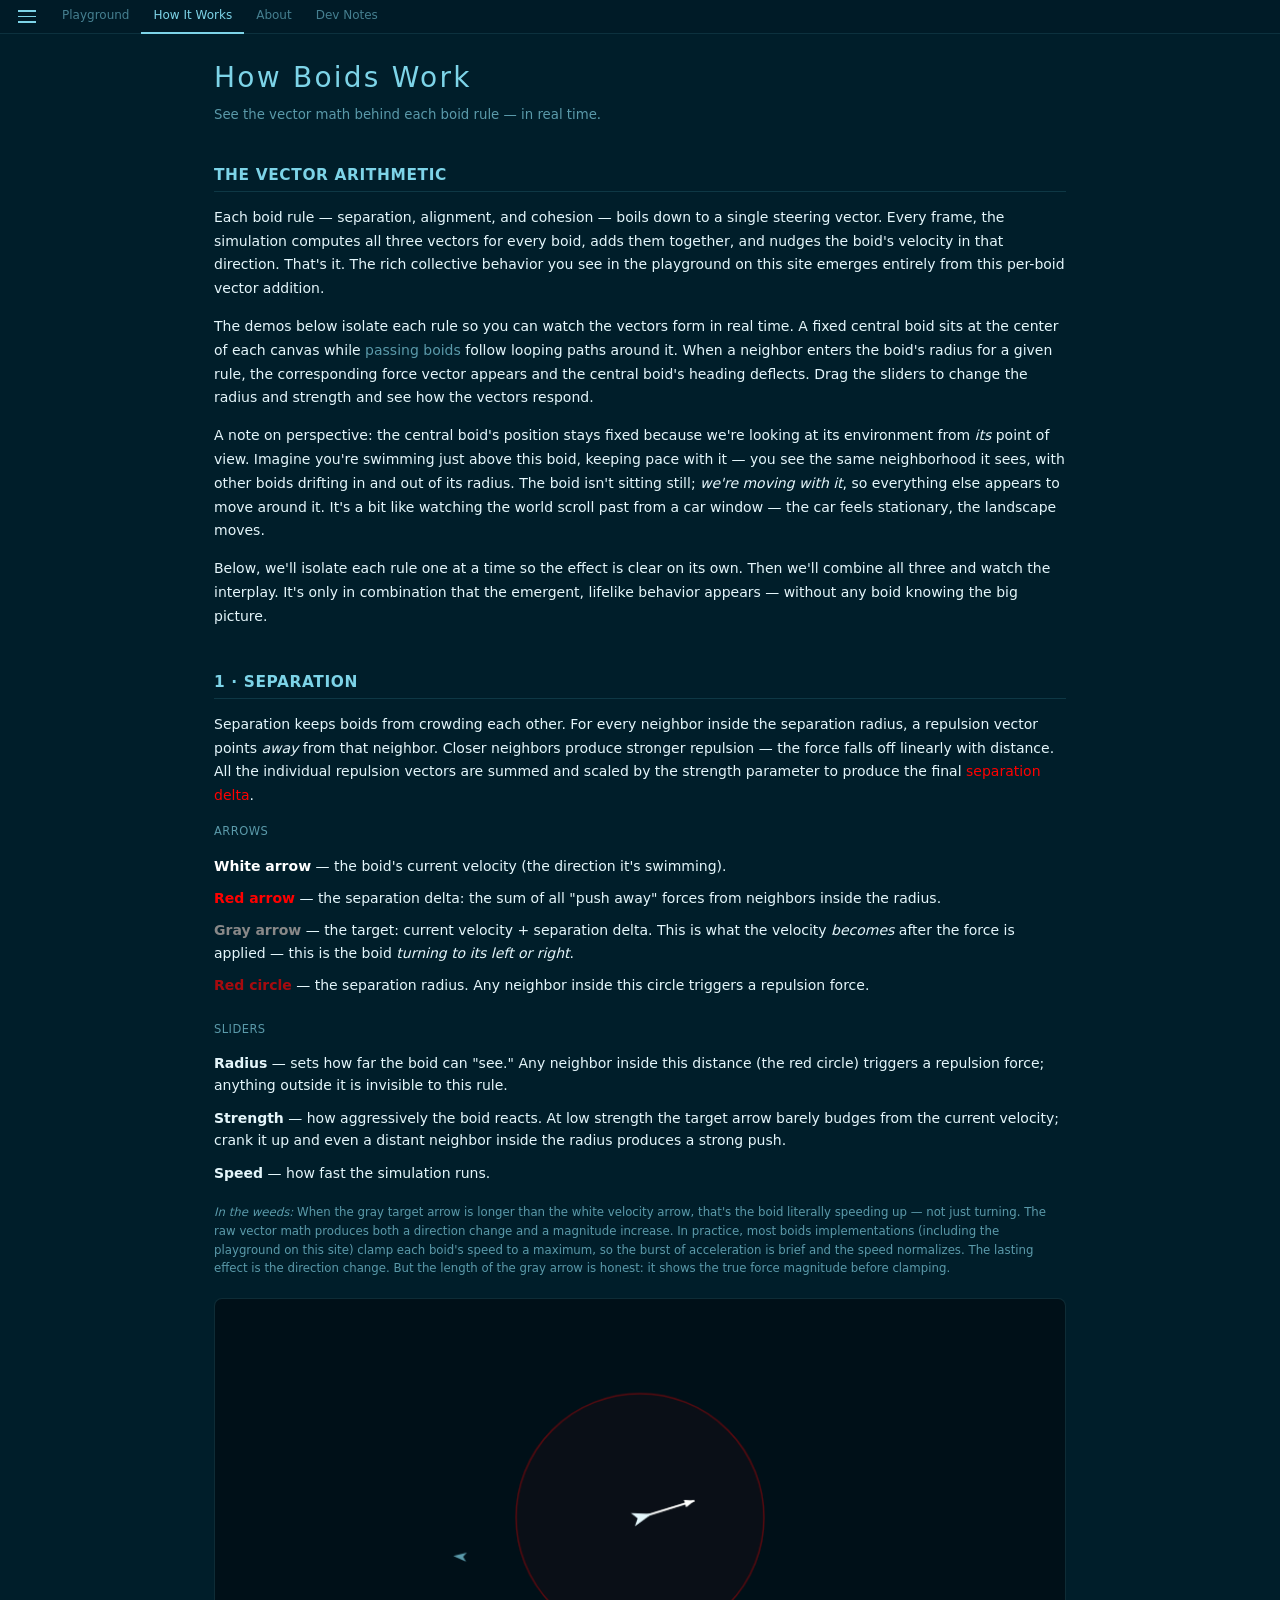
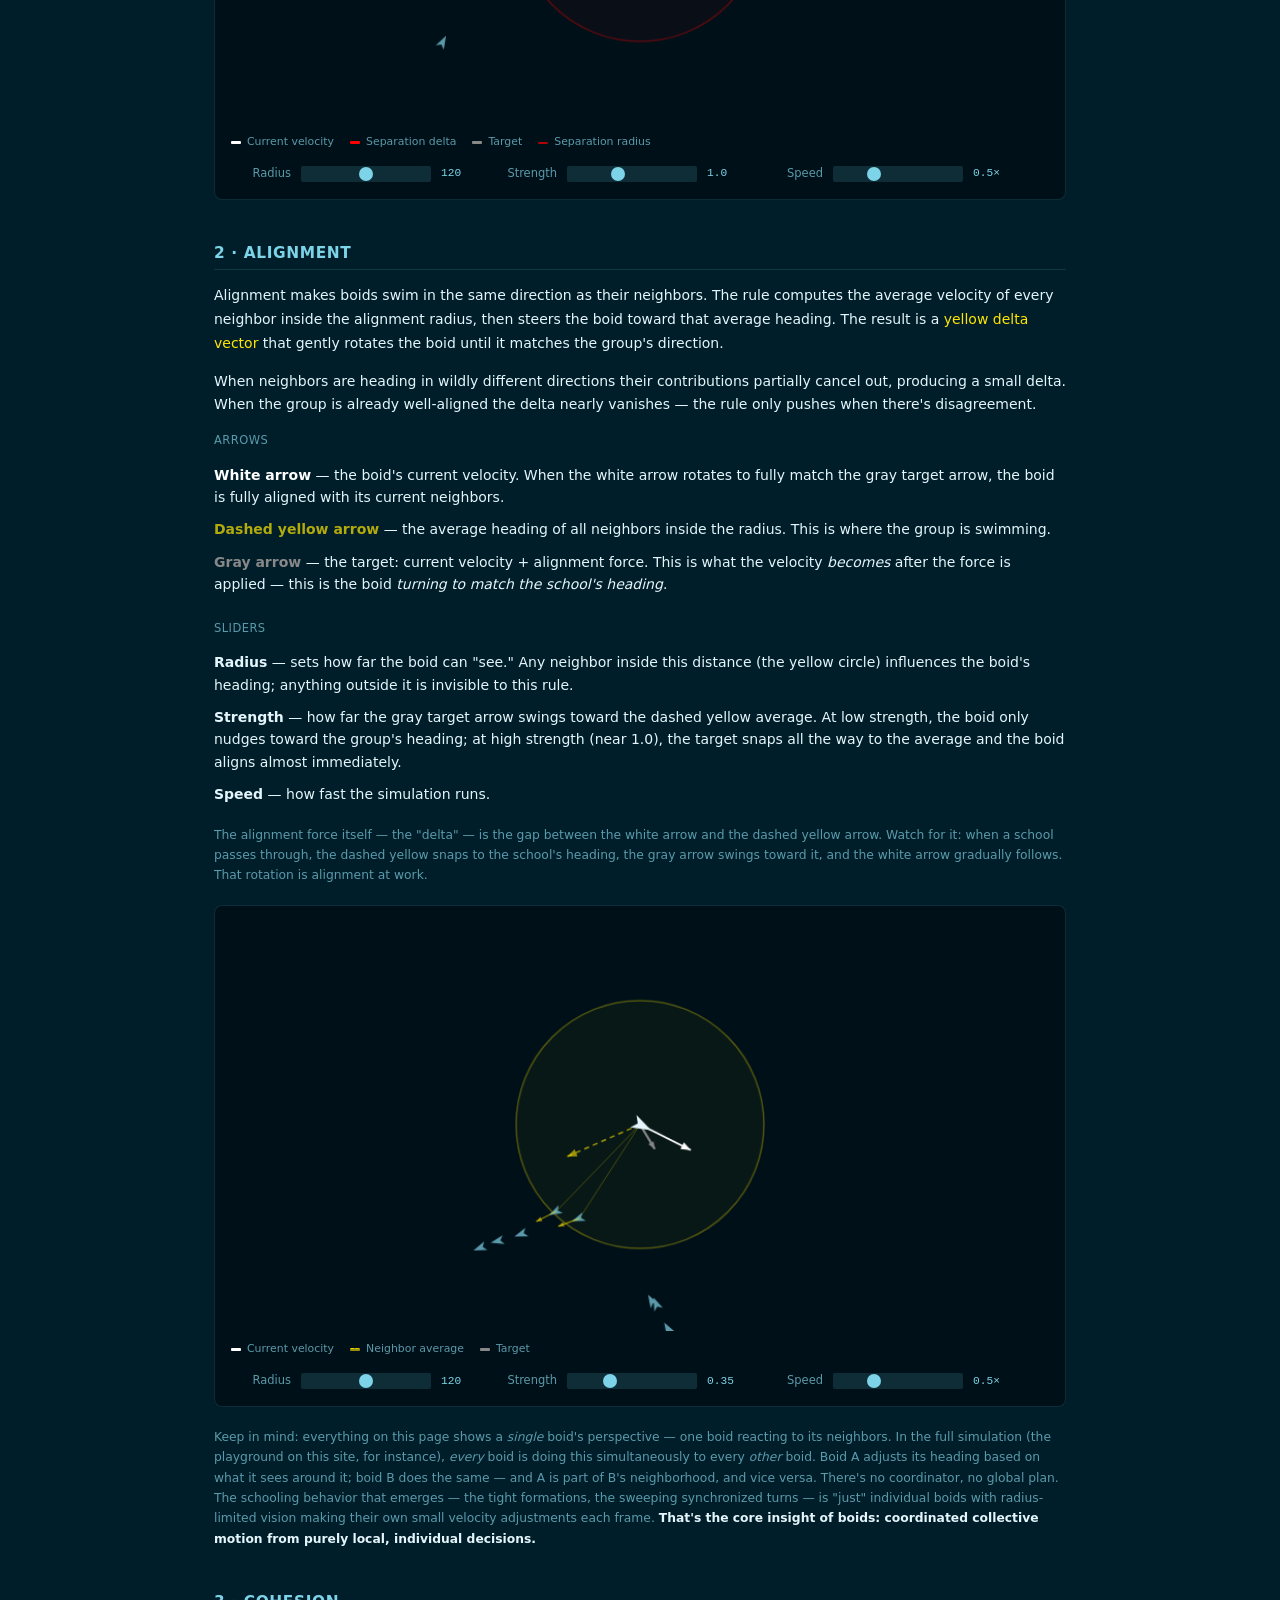
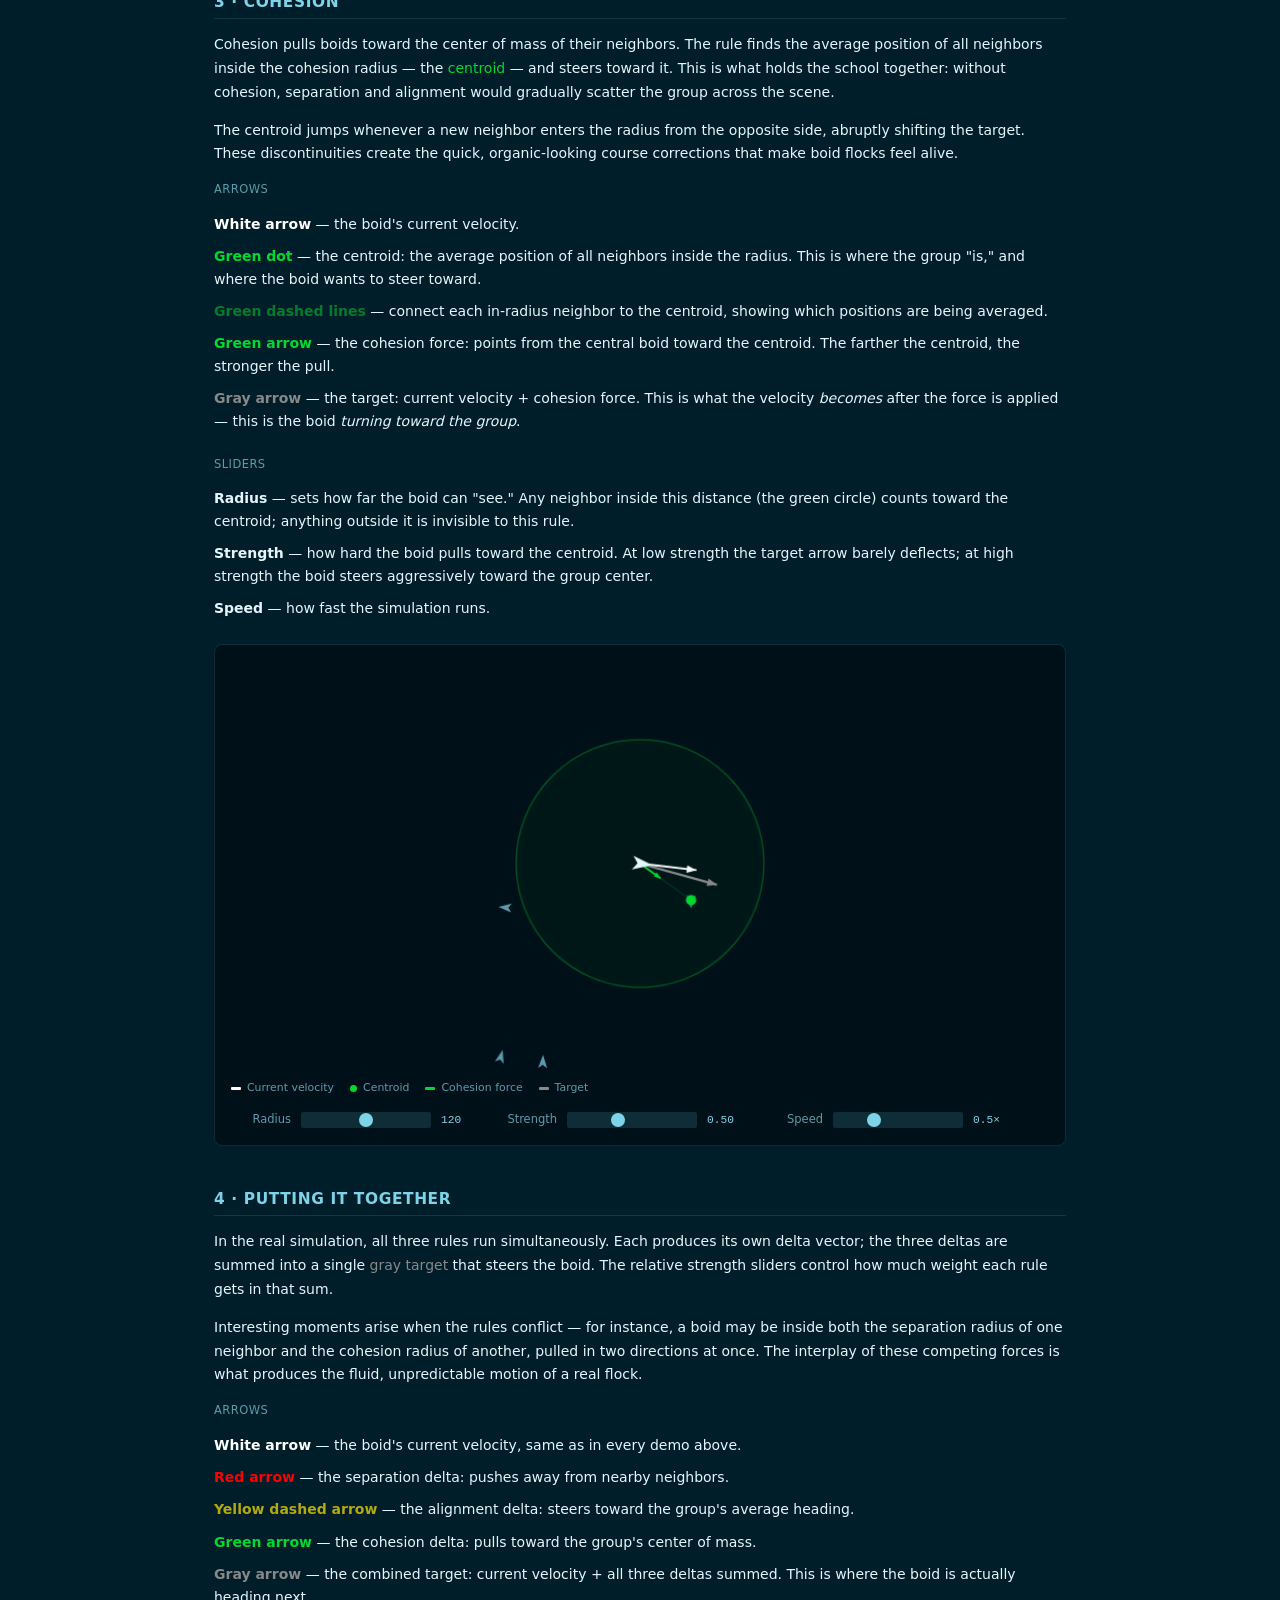
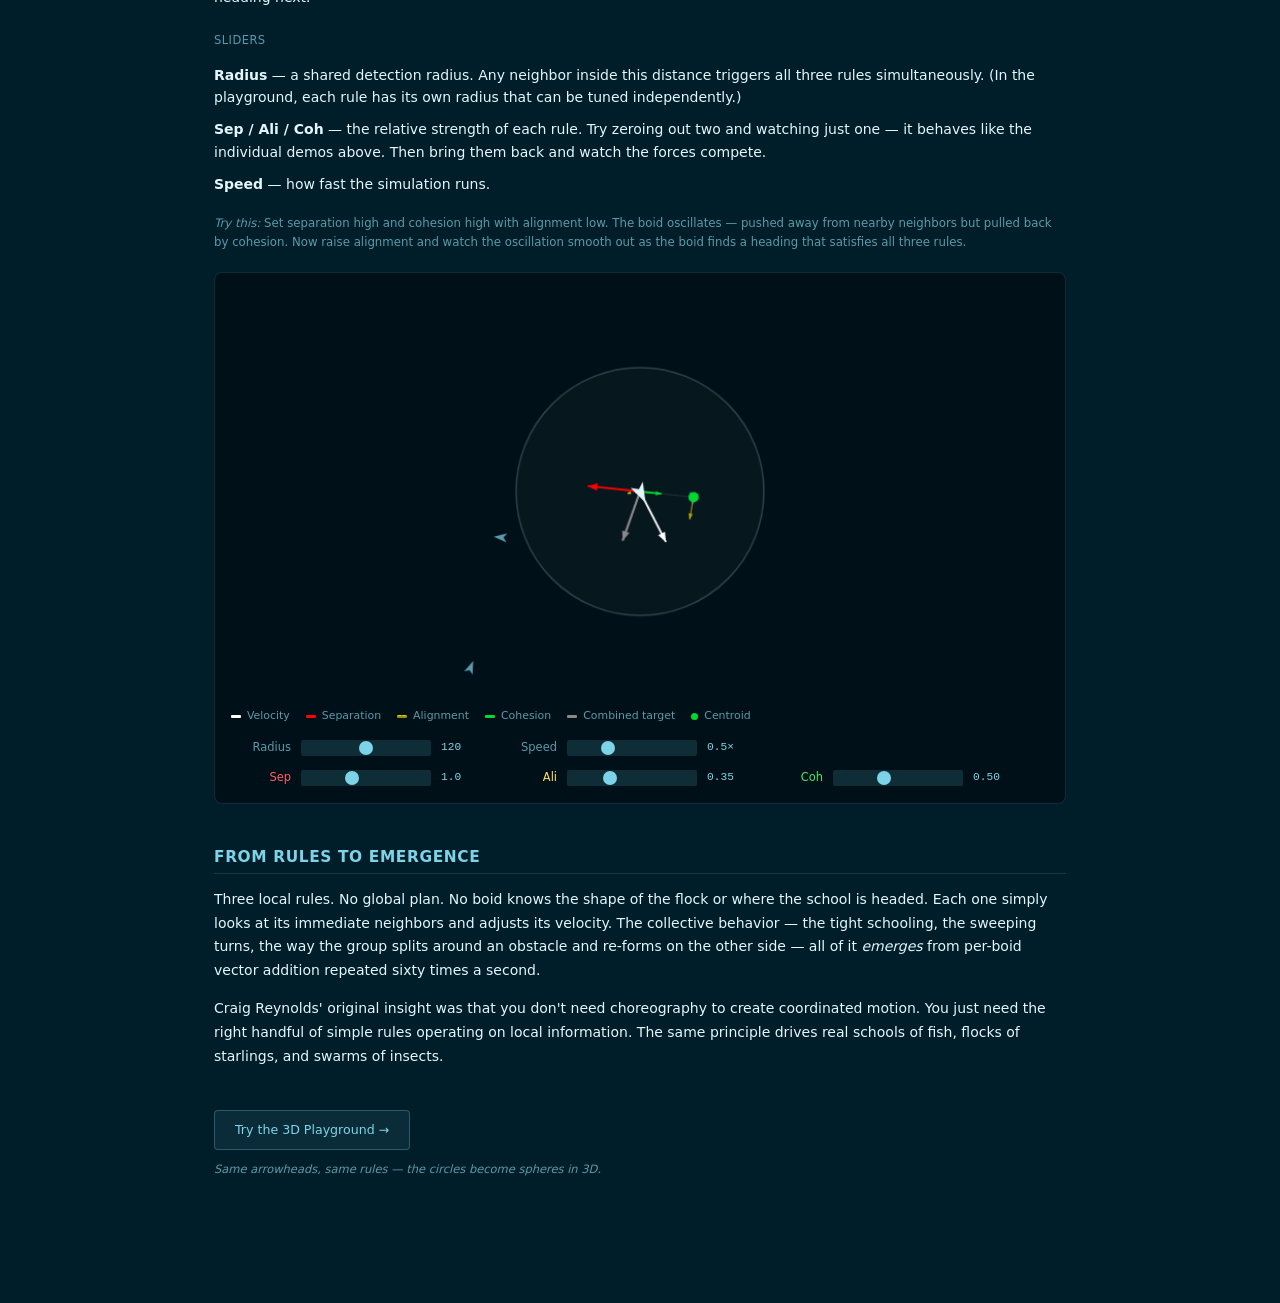
==== boids-explain.html @ d6f748bb "Add arrowhead markers, ?view=arrows deep link, nav rename, and cross-links - Replace sphere markers " ====
<!DOCTYPE html>
<html lang="en">
<head>
  <meta charset="UTF-8" />
  <meta name="viewport" content="width=device-width, initial-scale=1.0" />
  <title>How Boids Work — Steve's Site</title>
  <link rel="stylesheet" href="/theme.css" />
  <style>
    html, body { height: auto; overflow: auto; }

    .page-wrap {
      max-width: 900px;
      margin: 0 auto;
      padding: 60px 24px 80px;
    }

    .page-hero {
      margin-bottom: 40px;
    }
    .page-hero h1 {
      font-size: 2rem;
      font-weight: 300;
      letter-spacing: 0.08em;
      color: var(--color-primary);
      margin-bottom: 10px;
    }
    .page-hero p {
      color: var(--color-text-dim);
      font-size: 0.95rem;
      margin-bottom: 0;
    }

    section {
      margin-bottom: 44px;
    }
    section h2 {
      font-size: 1.1rem;
      font-weight: 600;
      color: var(--color-primary);
      letter-spacing: 0.04em;
      text-transform: uppercase;
      margin-bottom: 14px;
      padding-bottom: 6px;
      border-bottom: 1px solid var(--color-border);
    }
    section p {
      color: var(--color-text);
      line-height: 1.7;
      margin-bottom: 14px;
    }
    section p:last-child { margin-bottom: 0; }

    /* ── Demo containers ─────────────────────────────────────── */
    .demo-container {
      background: #001018;
      border: 1px solid var(--color-border);
      border-radius: var(--radius-md);
      padding: 12px;
      margin: 20px 0;
    }
    .demo-canvas {
      display: block;
      width: 100%;
      height: auto;
      border-radius: var(--radius-sm);
    }

    /* ── Vector legend ───────────────────────────────────────── */
    .demo-legend {
      display: flex;
      flex-wrap: wrap;
      gap: 16px;
      padding: 10px 4px 6px;
      font-size: 0.78rem;
      color: var(--color-text-dim);
    }
    .legend-item {
      display: flex;
      align-items: center;
      gap: 6px;
    }
    .legend-swatch {
      display: inline-block;
      width: 10px;
      height: 3px;
      border-radius: 1px;
    }

    /* ── Slider controls ─────────────────────────────────────── */
    .demo-controls {
      display: flex;
      flex-wrap: wrap;
      gap: 20px;
      padding: 8px 4px 4px;
    }
    .demo-control {
      display: flex;
      align-items: center;
      gap: 10px;
      font-size: 0.82rem;
      color: var(--color-text-dim);
    }
    .demo-control-label {
      min-width: 60px;
      text-align: right;
    }
    .demo-slider {
      -webkit-appearance: none;
      appearance: none;
      width: 130px;
      height: 4px;
      background: rgba(100, 210, 230, 0.15);
      border-radius: 2px;
      border: none;
      outline: none;
      cursor: pointer;
    }
    .demo-slider::-webkit-slider-thumb {
      -webkit-appearance: none;
      width: 14px;
      height: 14px;
      border-radius: 50%;
      background: #7dd4e8;
      cursor: pointer;
      border: none;
    }
    .demo-slider::-moz-range-thumb {
      width: 14px;
      height: 14px;
      border-radius: 50%;
      background: #7dd4e8;
      cursor: pointer;
      border: none;
    }
    .demo-control-value {
      min-width: 36px;
      color: var(--color-primary);
      font-family: var(--font-mono);
      font-size: 0.8rem;
    }

    /* ── Placeholder for future demos ────────────────────────── */
    .demo-placeholder {
      background: #001018;
      border: 1px solid var(--color-border);
      border-radius: var(--radius-md);
      height: 180px;
      display: flex;
      align-items: center;
      justify-content: center;
      color: var(--color-text-dim);
      font-size: 0.88rem;
      margin: 20px 0;
    }

    .playground-link {
      display: inline-block;
      margin-top: 28px;
      padding: 9px 20px;
      background: rgba(125, 212, 232, 0.08);
      border: 1px solid rgba(125, 212, 232, 0.28);
      border-radius: var(--radius-sm);
      color: var(--color-primary);
      font-size: 0.9rem;
      transition: background 0.15s, color 0.15s;
    }
    .playground-link:hover {
      background: rgba(125, 212, 232, 0.16);
      color: var(--color-primary-hi);
    }
    .playground-hint {
      margin-top: 10px;
      font-size: 0.82rem;
      color: var(--color-text-dim);
      font-style: italic;
    }

    @media (max-width: 600px) {
      .page-wrap { padding: 50px 16px 60px; }
      .demo-controls { flex-direction: column; gap: 10px; }
      .demo-slider { width: 100px; }
    }
  </style>
</head>
<body>
<div class="page-wrap">

  <div class="page-hero">
    <h1>How Boids Work</h1>
    <p>See the vector math behind each boid rule — in real time.</p>
  </div>

  <!-- ── Introduction ────────────────────────────────────────────────────── -->
  <section>
    <h2>The Vector Arithmetic</h2>
    <p>
      Each boid rule — separation, alignment, and cohesion — boils down to a single
      steering vector. Every frame, the simulation computes all three vectors for every
      boid, adds them together, and nudges the boid's velocity in that direction.
      That's it. The rich collective behavior you see in the playground on this site emerges entirely
      from this per-boid vector addition.
    </p>
    <p>
      The demos below isolate each rule so you can watch the vectors form in real time.
      A fixed <span style="color:#e4f6fb">central boid</span> sits at the center of each
      canvas while <span style="color:#5a9aaa">passing boids</span> follow looping paths
      around it. When a neighbor enters the boid's radius for a given rule, the corresponding force vector
      appears and the central boid's heading deflects. Drag the sliders to change the
      radius and strength and see how the vectors respond.
    </p>
    <p>
      A note on perspective: the central boid's position stays fixed because we're
      looking at its environment from <em>its</em> point of view. Imagine you're
      swimming just above this boid, keeping pace with it — you see the same
      neighborhood it sees, with other boids drifting in and out of its radius. The
      boid isn't sitting still; <em>we're moving with it</em>, so everything else
      appears to move around it. It's a bit like watching the world scroll past from
      a car window — the car feels stationary, the landscape moves.
    </p>
    <p>
      Below, we'll isolate each rule one at a time so the effect is clear on its
      own. Then we'll combine all three and watch the interplay. It's only in
      combination that the emergent, lifelike behavior appears — without any
      boid knowing the big picture.
    </p>
  </section>

  <!-- ── Separation ──────────────────────────────────────────────────────── -->
  <section>
    <h2>1 &middot; Separation</h2>
    <p>
      Separation keeps boids from crowding each other. For every neighbor inside the
      separation radius, a repulsion vector points <em>away</em> from that neighbor.
      Closer neighbors produce stronger repulsion — the force falls off linearly with
      distance. All the individual repulsion vectors are summed and scaled by the
      strength parameter to produce the final <span style="color:#ff0000">separation
      delta</span>.
    </p>
    <p style="color: var(--color-text-dim); font-size: 0.82rem; letter-spacing: 0.04em; text-transform: uppercase; margin-bottom: 8px;">Arrows</p>
    <ul style="list-style:none; padding:0; margin:0 0 18px;">
      <li style="padding:5px 0; color:var(--color-text); line-height:1.6;">
        <span style="color:#ffffff; font-weight:600;">White arrow</span> —
        the boid's current velocity (the direction it's swimming).
      </li>
      <li style="padding:5px 0; color:var(--color-text); line-height:1.6;">
        <span style="color:#ff0000; font-weight:600;">Red arrow</span> —
        the separation delta: the sum of all "push away" forces from neighbors inside the radius.
      </li>
      <li style="padding:5px 0; color:var(--color-text); line-height:1.6;">
        <span style="color:#888; font-weight:600;">Gray arrow</span> —
        the target: current velocity + separation delta. This is what the velocity
        <em>becomes</em> after the force is applied — this is the boid
        <em>turning to its left or right</em>.
      </li>
      <li style="padding:5px 0; color:var(--color-text); line-height:1.6;">
        <span style="color:rgba(255,0,0,0.65); font-weight:600;">Red circle</span> —
        the separation radius. Any neighbor inside this circle triggers a repulsion force.
      </li>
    </ul>

    <p style="color: var(--color-text-dim); font-size: 0.82rem; letter-spacing: 0.04em; text-transform: uppercase; margin-bottom: 8px;">Sliders</p>
    <ul style="list-style:none; padding:0; margin:0 0 14px;">
      <li style="padding:5px 0; color:var(--color-text); line-height:1.6;">
        <strong>Radius</strong> —
        sets how far the boid can "see." Any neighbor inside this distance
        (the red circle) triggers a repulsion force; anything outside it is
        invisible to this rule.
      </li>
      <li style="padding:5px 0; color:var(--color-text); line-height:1.6;">
        <strong>Strength</strong> —
        how aggressively the boid reacts. At low strength the target arrow
        barely budges from the current velocity; crank it up and even a
        distant neighbor inside the radius produces a strong push.
      </li>
      <li style="padding:5px 0; color:var(--color-text); line-height:1.6;">
        <strong>Speed</strong> —
        how fast the simulation runs.
      </li>
    </ul>

    <p style="color: var(--color-text-dim); font-size: 0.84rem; line-height: 1.6; margin-bottom: 14px;">
      <em>In the weeds:</em> When the gray target arrow is longer than the white
      velocity arrow, that's the boid literally speeding up — not just turning. The
      raw vector math produces both a direction change and a magnitude increase.
      In practice, most boids implementations (including the playground on this site) clamp each
      boid's speed to a maximum, so the burst of acceleration is brief and the speed
      normalizes. The lasting effect is the direction change. But the length of the
      gray arrow is honest: it shows the true force magnitude before clamping.
    </p>

    <div class="demo-container">
      <canvas id="sep-canvas" class="demo-canvas" width="800" height="400"></canvas>
      <div class="demo-legend">
        <span class="legend-item"><span class="legend-swatch" style="background:#fff"></span> Current velocity</span>
        <span class="legend-item"><span class="legend-swatch" style="background:#ff0000"></span> Separation delta</span>
        <span class="legend-item"><span class="legend-swatch" style="background:#888"></span> Target</span>
        <span class="legend-item"><span class="legend-swatch" style="background:rgba(255,0,0,0.35); height:1px; border:1px solid rgba(255,0,0,0.5)"></span> Separation radius</span>
      </div>
      <div class="demo-controls">
        <div class="demo-control">
          <span class="demo-control-label">Radius</span>
          <input type="range" id="sep-radius" class="demo-slider" min="40" max="200" value="120" step="1" />
          <span id="sep-radius-val" class="demo-control-value">120</span>
        </div>
        <div class="demo-control">
          <span class="demo-control-label">Strength</span>
          <input type="range" id="sep-strength" class="demo-slider" min="0" max="3" value="1.0" step="0.1" />
          <span id="sep-strength-val" class="demo-control-value">1.0</span>
        </div>
        <div class="demo-control">
          <span class="demo-control-label">Speed</span>
          <input type="range" id="sep-speed" class="demo-slider" min="0.1" max="2" value="0.5" step="0.1" />
          <span id="sep-speed-val" class="demo-control-value">0.5×</span>
        </div>
      </div>
    </div>

  </section>

  <!-- ── Alignment ───────────────────────────────────────────────────────── -->
  <section>
    <h2>2 &middot; Alignment</h2>
    <p>
      Alignment makes boids swim in the same direction as their neighbors. The rule
      computes the average velocity of every neighbor inside the alignment radius, then
      steers the boid toward that average heading. The result is a
      <span style="color:#ffe600">yellow delta vector</span> that gently rotates the
      boid until it matches the group's direction.
    </p>
    <p>
      When neighbors are heading in wildly different directions their contributions
      partially cancel out, producing a small delta. When the group is already
      well-aligned the delta nearly vanishes — the rule only pushes when there's
      disagreement.
    </p>

    <p style="color: var(--color-text-dim); font-size: 0.82rem; letter-spacing: 0.04em; text-transform: uppercase; margin-bottom: 8px;">Arrows</p>
    <ul style="list-style:none; padding:0; margin:0 0 18px;">
      <li style="padding:5px 0; color:var(--color-text); line-height:1.6;">
        <span style="color:#ffffff; font-weight:600;">White arrow</span> —
        the boid's current velocity. When the white arrow rotates to fully match
        the gray target arrow, the boid is fully aligned with its current
        neighbors.
      </li>
      <li style="padding:5px 0; color:var(--color-text); line-height:1.6;">
        <span style="color:rgba(255,230,0,0.7); font-weight:600;">Dashed yellow arrow</span> —
        the average heading of all neighbors inside the radius. This is where the
        group is swimming.
      </li>
      <li style="padding:5px 0; color:var(--color-text); line-height:1.6;">
        <span style="color:#888; font-weight:600;">Gray arrow</span> —
        the target: current velocity + alignment force. This is what the
        velocity <em>becomes</em> after the force is applied — this is the boid
        <em>turning to match the school's heading</em>.
      </li>
    </ul>

    <p style="color: var(--color-text-dim); font-size: 0.82rem; letter-spacing: 0.04em; text-transform: uppercase; margin-bottom: 8px;">Sliders</p>
    <ul style="list-style:none; padding:0; margin:0 0 14px;">
      <li style="padding:5px 0; color:var(--color-text); line-height:1.6;">
        <strong>Radius</strong> —
        sets how far the boid can "see." Any neighbor inside this distance
        (the yellow circle) influences the boid's heading; anything outside
        it is invisible to this rule.
      </li>
      <li style="padding:5px 0; color:var(--color-text); line-height:1.6;">
        <strong>Strength</strong> —
        how far the gray target arrow swings toward the dashed yellow
        average. At low strength, the boid only nudges toward the group's
        heading; at high strength (near 1.0), the target snaps all the way
        to the average and the boid aligns almost immediately.
      </li>
      <li style="padding:5px 0; color:var(--color-text); line-height:1.6;">
        <strong>Speed</strong> —
        how fast the simulation runs.
      </li>
    </ul>
    <p style="color: var(--color-text-dim); font-size: 0.88rem; line-height: 1.65;">
      The alignment force itself — the "delta" — is the gap between the white
      arrow and the dashed yellow arrow. Watch for it: when a school passes
      through, the dashed yellow snaps to the school's heading, the gray arrow
      swings toward it, and the white arrow gradually follows. That rotation is
      alignment at work.
    </p>

    <div class="demo-container">
      <canvas id="ali-canvas" class="demo-canvas" width="800" height="400"></canvas>
      <div class="demo-legend">
        <span class="legend-item"><span class="legend-swatch" style="background:#fff"></span> Current velocity</span>
        <span class="legend-item"><span class="legend-swatch" style="background:rgba(255,230,0,0.6); border-top:1px dashed rgba(255,230,0,0.8)"></span> Neighbor average</span>
        <span class="legend-item"><span class="legend-swatch" style="background:#888"></span> Target</span>
      </div>
      <div class="demo-controls">
        <div class="demo-control">
          <span class="demo-control-label">Radius</span>
          <input type="range" id="ali-radius" class="demo-slider" min="40" max="200" value="120" step="1" />
          <span id="ali-radius-val" class="demo-control-value">120</span>
        </div>
        <div class="demo-control">
          <span class="demo-control-label">Strength</span>
          <input type="range" id="ali-strength" class="demo-slider" min="0" max="1.5" value="0.35" step="0.05" />
          <span id="ali-strength-val" class="demo-control-value">0.35</span>
        </div>
        <div class="demo-control">
          <span class="demo-control-label">Speed</span>
          <input type="range" id="ali-speed" class="demo-slider" min="0.1" max="2" value="0.5" step="0.1" />
          <span id="ali-speed-val" class="demo-control-value">0.5×</span>
        </div>
      </div>
    </div>

    <p style="color: var(--color-text-dim); font-size: 0.88rem; line-height: 1.65; margin-top: 16px;">
      Keep in mind: everything on this page shows a <em>single</em> boid's
      perspective — one boid reacting to its neighbors. In the full simulation
      (the playground on this site, for instance), <em>every</em> boid is doing
      this simultaneously to every <em>other</em> boid. Boid&nbsp;A adjusts its
      heading based on what it sees around it; boid&nbsp;B does the same —
      and&nbsp;A is part of B's neighborhood, and vice versa. There's no
      coordinator, no global plan. The schooling behavior that emerges — the
      tight formations, the sweeping synchronized turns — is "just" individual
      boids with radius-limited vision making their own small velocity
      adjustments each frame. <strong style="color: var(--color-text);">That's the core insight of boids:
      coordinated collective motion from purely local, individual
      decisions.</strong>
    </p>
  </section>

  <!-- ── Cohesion ────────────────────────────────────────────────────────── -->
  <section>
    <h2>3 &middot; Cohesion</h2>
    <p>
      Cohesion pulls boids toward the center of mass of their neighbors. The rule finds
      the average position of all neighbors inside the cohesion radius — the
      <span style="color:#00d930">centroid</span> — and steers toward it. This is what
      holds the school together: without cohesion, separation and alignment would
      gradually scatter the group across the scene.
    </p>
    <p>
      The centroid jumps whenever a new neighbor enters the radius from the opposite
      side, abruptly shifting the target. These discontinuities create the quick,
      organic-looking course corrections that make boid flocks feel alive.
    </p>

    <p style="color: var(--color-text-dim); font-size: 0.82rem; letter-spacing: 0.04em; text-transform: uppercase; margin-bottom: 8px;">Arrows</p>
    <ul style="list-style:none; padding:0; margin:0 0 18px;">
      <li style="padding:5px 0; color:var(--color-text); line-height:1.6;">
        <span style="color:#ffffff; font-weight:600;">White arrow</span> —
        the boid's current velocity.
      </li>
      <li style="padding:5px 0; color:var(--color-text); line-height:1.6;">
        <span style="color:#00d930; font-weight:600;">Green dot</span> —
        the centroid: the average position of all neighbors inside the radius.
        This is where the group "is," and where the boid wants to steer toward.
      </li>
      <li style="padding:5px 0; color:var(--color-text); line-height:1.6;">
        <span style="color:rgba(0,217,48,0.5); font-weight:600;">Green dashed lines</span> —
        connect each in-radius neighbor to the centroid, showing which positions
        are being averaged.
      </li>
      <li style="padding:5px 0; color:var(--color-text); line-height:1.6;">
        <span style="color:#00d930; font-weight:600;">Green arrow</span> —
        the cohesion force: points from the central boid toward the centroid.
        The farther the centroid, the stronger the pull.
      </li>
      <li style="padding:5px 0; color:var(--color-text); line-height:1.6;">
        <span style="color:#888; font-weight:600;">Gray arrow</span> —
        the target: current velocity + cohesion force. This is what the velocity
        <em>becomes</em> after the force is applied — this is the boid
        <em>turning toward the group</em>.
      </li>
    </ul>

    <p style="color: var(--color-text-dim); font-size: 0.82rem; letter-spacing: 0.04em; text-transform: uppercase; margin-bottom: 8px;">Sliders</p>
    <ul style="list-style:none; padding:0; margin:0 0 14px;">
      <li style="padding:5px 0; color:var(--color-text); line-height:1.6;">
        <strong>Radius</strong> —
        sets how far the boid can "see." Any neighbor inside this distance
        (the green circle) counts toward the centroid; anything outside it
        is invisible to this rule.
      </li>
      <li style="padding:5px 0; color:var(--color-text); line-height:1.6;">
        <strong>Strength</strong> —
        how hard the boid pulls toward the centroid. At low strength the
        target arrow barely deflects; at high strength the boid steers
        aggressively toward the group center.
      </li>
      <li style="padding:5px 0; color:var(--color-text); line-height:1.6;">
        <strong>Speed</strong> —
        how fast the simulation runs.
      </li>
    </ul>

    <div class="demo-container">
      <canvas id="coh-canvas" class="demo-canvas" width="800" height="400"></canvas>
      <div class="demo-legend">
        <span class="legend-item"><span class="legend-swatch" style="background:#fff"></span> Current velocity</span>
        <span class="legend-item"><span class="legend-swatch" style="background:#00d930; border-radius:50%; width:7px; height:7px"></span> Centroid</span>
        <span class="legend-item"><span class="legend-swatch" style="background:#00d930"></span> Cohesion force</span>
        <span class="legend-item"><span class="legend-swatch" style="background:#888"></span> Target</span>
      </div>
      <div class="demo-controls">
        <div class="demo-control">
          <span class="demo-control-label">Radius</span>
          <input type="range" id="coh-radius" class="demo-slider" min="40" max="200" value="120" step="1" />
          <span id="coh-radius-val" class="demo-control-value">120</span>
        </div>
        <div class="demo-control">
          <span class="demo-control-label">Strength</span>
          <input type="range" id="coh-strength" class="demo-slider" min="0" max="1.5" value="0.5" step="0.05" />
          <span id="coh-strength-val" class="demo-control-value">0.50</span>
        </div>
        <div class="demo-control">
          <span class="demo-control-label">Speed</span>
          <input type="range" id="coh-speed" class="demo-slider" min="0.1" max="2" value="0.5" step="0.1" />
          <span id="coh-speed-val" class="demo-control-value">0.5×</span>
        </div>
      </div>
    </div>
  </section>

  <!-- ── Combined ────────────────────────────────────────────────────────── -->
  <section>
    <h2>4 &middot; Putting It Together</h2>
    <p>
      In the real simulation, all three rules run simultaneously. Each produces its own
      delta vector; the three deltas are summed into a single
      <span style="color:#888">gray target</span> that steers the boid. The relative
      strength sliders control how much weight each rule gets in that sum.
    </p>
    <p>
      Interesting moments arise when the rules conflict — for instance, a boid may be
      inside both the separation radius of one neighbor and the cohesion radius of
      another, pulled in two directions at once. The interplay of these competing forces
      is what produces the fluid, unpredictable motion of a real flock.
    </p>
    <p style="color: var(--color-text-dim); font-size: 0.82rem; letter-spacing: 0.04em; text-transform: uppercase; margin-bottom: 8px;">Arrows</p>
    <ul style="list-style:none; padding:0; margin:0 0 18px;">
      <li style="padding:5px 0; color:var(--color-text); line-height:1.6;">
        <span style="color:#ffffff; font-weight:600;">White arrow</span> —
        the boid's current velocity, same as in every demo above.
      </li>
      <li style="padding:5px 0; color:var(--color-text); line-height:1.6;">
        <span style="color:#ff0000; font-weight:600;">Red arrow</span> —
        the separation delta: pushes away from nearby neighbors.
      </li>
      <li style="padding:5px 0; color:var(--color-text); line-height:1.6;">
        <span style="color:rgba(255,230,0,0.7); font-weight:600;">Yellow dashed arrow</span> —
        the alignment delta: steers toward the group's average heading.
      </li>
      <li style="padding:5px 0; color:var(--color-text); line-height:1.6;">
        <span style="color:#00d930; font-weight:600;">Green arrow</span> —
        the cohesion delta: pulls toward the group's center of mass.
      </li>
      <li style="padding:5px 0; color:var(--color-text); line-height:1.6;">
        <span style="color:#888; font-weight:600;">Gray arrow</span> —
        the combined target: current velocity + all three deltas summed. This is
        where the boid is actually heading next.
      </li>
    </ul>

    <p style="color: var(--color-text-dim); font-size: 0.82rem; letter-spacing: 0.04em; text-transform: uppercase; margin-bottom: 8px;">Sliders</p>
    <ul style="list-style:none; padding:0; margin:0 0 14px;">
      <li style="padding:5px 0; color:var(--color-text); line-height:1.6;">
        <strong>Radius</strong> —
        a shared detection radius. Any neighbor inside this distance triggers
        all three rules simultaneously. (In the playground, each rule has its
        own radius that can be tuned independently.)
      </li>
      <li style="padding:5px 0; color:var(--color-text); line-height:1.6;">
        <strong>Sep / Ali / Coh</strong> —
        the relative strength of each rule. Try zeroing out two and watching
        just one — it behaves like the individual demos above. Then bring them
        back and watch the forces compete.
      </li>
      <li style="padding:5px 0; color:var(--color-text); line-height:1.6;">
        <strong>Speed</strong> —
        how fast the simulation runs.
      </li>
    </ul>

    <p style="color: var(--color-text-dim); font-size: 0.84rem; line-height: 1.6; margin-bottom: 14px;">
      <em>Try this:</em> Set separation high and cohesion high with alignment low.
      The boid oscillates — pushed away from nearby neighbors but pulled back by
      cohesion. Now raise alignment and watch the oscillation smooth out as the
      boid finds a heading that satisfies all three rules.
    </p>

    <div class="demo-container">
      <canvas id="all-canvas" class="demo-canvas" width="800" height="400"></canvas>
      <div class="demo-legend">
        <span class="legend-item"><span class="legend-swatch" style="background:#fff"></span> Velocity</span>
        <span class="legend-item"><span class="legend-swatch" style="background:#ff0000"></span> Separation</span>
        <span class="legend-item"><span class="legend-swatch" style="background:rgba(255,230,0,0.6); border-top:1px dashed rgba(255,230,0,0.8)"></span> Alignment</span>
        <span class="legend-item"><span class="legend-swatch" style="background:#00d930"></span> Cohesion</span>
        <span class="legend-item"><span class="legend-swatch" style="background:#888"></span> Combined target</span>
        <span class="legend-item"><span class="legend-swatch" style="background:#00d930; border-radius:50%; width:7px; height:7px"></span> Centroid</span>
      </div>
      <div class="demo-controls">
        <div class="demo-control">
          <span class="demo-control-label">Radius</span>
          <input type="range" id="all-radius" class="demo-slider" min="40" max="200" value="120" step="1" />
          <span id="all-radius-val" class="demo-control-value">120</span>
        </div>
        <div class="demo-control">
          <span class="demo-control-label">Speed</span>
          <input type="range" id="all-speed" class="demo-slider" min="0.1" max="2" value="0.5" step="0.1" />
          <span id="all-speed-val" class="demo-control-value">0.5×</span>
        </div>
      </div>
      <div class="demo-controls">
        <div class="demo-control">
          <span class="demo-control-label" style="color:#ff6060">Sep</span>
          <input type="range" id="all-sep" class="demo-slider" min="0" max="3" value="1.0" step="0.1" />
          <span id="all-sep-val" class="demo-control-value">1.0</span>
        </div>
        <div class="demo-control">
          <span class="demo-control-label" style="color:#ffe066">Ali</span>
          <input type="range" id="all-ali" class="demo-slider" min="0" max="1.5" value="0.35" step="0.05" />
          <span id="all-ali-val" class="demo-control-value">0.35</span>
        </div>
        <div class="demo-control">
          <span class="demo-control-label" style="color:#44e868">Coh</span>
          <input type="range" id="all-coh" class="demo-slider" min="0" max="1.5" value="0.50" step="0.05" />
          <span id="all-coh-val" class="demo-control-value">0.50</span>
        </div>
      </div>
    </div>
  </section>

  <!-- ── Closing ─────────────────────────────────────────────────────────── -->
  <section>
    <h2>From Rules to Emergence</h2>
    <p>
      Three local rules. No global plan. No boid knows the shape of the flock or where
      the school is headed. Each one simply looks at its immediate neighbors and adjusts
      its velocity. The collective behavior — the tight schooling, the sweeping turns, the
      way the group splits around an obstacle and re-forms on the other side — all of it
      <em>emerges</em> from per-boid vector addition repeated sixty times a second.
    </p>
    <p>
      Craig Reynolds' original insight was that you don't need choreography to create
      coordinated motion. You just need the right handful of simple rules operating on
      local information. The same principle drives real schools of fish, flocks of
      starlings, and swarms of insects.
    </p>
    <a href="/playground.html?view=arrows" class="playground-link">Try the 3D Playground →</a>
    <p class="playground-hint">
      Same arrowheads, same rules — the circles become spheres in 3D.
    </p>
  </section>

</div>

<script src="/boids-nav.js"></script>
<script>
(function () {
  /* ── Shared constants ──────────────────────────────────────────────── */
  var W = 800, H = 400;
  var cx = W / 2, cy = H / 2;

  /* ── Vector utilities ──────────────────────────────────────────────── */
  function vecLen(x, y) { return Math.sqrt(x * x + y * y); }

  function angleDiff(from, to) {
    var d = to - from;
    while (d > Math.PI)  d -= 2 * Math.PI;
    while (d < -Math.PI) d += 2 * Math.PI;
    return d;
  }

  /* ── Drawing utilities ─────────────────────────────────────────────── */
  function drawChevron(ctx, x, y, heading, size, color) {
    ctx.save();
    ctx.translate(x, y);
    ctx.rotate(heading);
    ctx.beginPath();
    ctx.moveTo(size, 0);
    ctx.lineTo(-size * 0.6, -size * 0.55);
    ctx.lineTo(-size * 0.2, 0);
    ctx.lineTo(-size * 0.6, size * 0.55);
    ctx.closePath();
    ctx.fillStyle = color;
    ctx.fill();
    ctx.restore();
  }

  function drawVector(ctx, x, y, dx, dy, color, lineWidth) {
    var len = vecLen(dx, dy);
    if (len < 2) return;
    var angle = Math.atan2(dy, dx);
    var headLen = Math.min(10, len * 0.28);

    ctx.beginPath();
    ctx.moveTo(x, y);
    ctx.lineTo(x + dx, y + dy);
    ctx.strokeStyle = color;
    ctx.lineWidth = lineWidth;
    ctx.stroke();

    ctx.beginPath();
    ctx.moveTo(x + dx, y + dy);
    ctx.lineTo(x + dx - headLen * Math.cos(angle - 0.38),
               y + dy - headLen * Math.sin(angle - 0.38));
    ctx.lineTo(x + dx - headLen * Math.cos(angle + 0.38),
               y + dy - headLen * Math.sin(angle + 0.38));
    ctx.closePath();
    ctx.fillStyle = color;
    ctx.fill();
  }

  function getPathPos(path) {
    var cosR = Math.cos(path.rot);
    var sinR = Math.sin(path.rot);
    var px = path.a * Math.cos(path.t);
    var py = path.b * Math.sin(path.t);
    var vx = -path.a * Math.sin(path.t) * path.speed;
    var vy =  path.b * Math.cos(path.t) * path.speed;
    return {
      x:  cx + px * cosR - py * sinR,
      y:  cy + px * sinR + py * cosR,
      vx: vx * cosR - vy * sinR,
      vy: vx * sinR + vy * cosR
    };
  }

  /** Wire a slider: returns a getter for the current value. */
  function bindSlider(id, valId, fmt) {
    var slider = document.getElementById(id);
    var display = document.getElementById(valId);
    var val = +slider.value;
    slider.addEventListener('input', function () {
      val = +slider.value;
      display.textContent = fmt(val);
    });
    return function () { return val; };
  }

  /* ════════════════════════════════════════════════════════════════════
     Separation Demo
     ════════════════════════════════════════════════════════════════════ */
  (function () {
    var canvas = document.getElementById('sep-canvas');
    if (!canvas) return;
    var ctx = canvas.getContext('2d');

    var getRadius   = bindSlider('sep-radius',   'sep-radius-val',   function (v) { return v; });
    var getStrength = bindSlider('sep-strength',  'sep-strength-val', function (v) { return v.toFixed(1); });
    var getSpeed    = bindSlider('sep-speed',     'sep-speed-val',    function (v) { return v.toFixed(1) + '\u00d7'; });

    var velAngle   = 0;
    var BASE_ANGLE = 0;
    var TURN_RATE  = 3.0;
    var HOME_RATE  = 0.8;
    var VEL_LEN    = 55;
    var DELTA_SCALE = 90;

    var paths = [
      { a: 320, b: 45, rot: 0,              speed: 0.50, t: Math.PI / 2 },
      { a: 280, b: 55, rot: Math.PI / 3,    speed: 0.38, t: 0 },
      { a: 260, b: 60, rot: -Math.PI / 4.5, speed: 0.46, t: Math.PI },
    ];

    var lastTime = performance.now();

    function animate(now) {
      var dt = Math.min((now - lastTime) / 1000, 0.05) * getSpeed();
      lastTime = now;
      var radius   = getRadius();
      var strength = getStrength();

      for (var i = 0; i < paths.length; i++) paths[i].t += paths[i].speed * dt;
      var boids = paths.map(getPathPos);

      // Separation force
      var sepX = 0, sepY = 0, neighbors = [];
      for (var i = 0; i < boids.length; i++) {
        var b = boids[i];
        var dx = cx - b.x, dy = cy - b.y;
        var dist = vecLen(dx, dy);
        if (dist > 0 && dist < radius) {
          var factor = 1 - dist / radius;
          sepX += (dx / dist) * factor;
          sepY += (dy / dist) * factor;
          neighbors.push(b);
        }
      }

      var deltaDx = sepX * strength * DELTA_SCALE;
      var deltaDy = sepY * strength * DELTA_SCALE;
      var velDx = Math.cos(velAngle) * VEL_LEN;
      var velDy = Math.sin(velAngle) * VEL_LEN;
      var resDx = velDx + deltaDx;
      var resDy = velDy + deltaDy;

      if (neighbors.length > 0 && vecLen(deltaDx, deltaDy) > 0.5) {
        var diff = angleDiff(velAngle, Math.atan2(resDy, resDx));
        velAngle += diff * Math.min(1, TURN_RATE * dt);
      } else {
        velAngle += angleDiff(velAngle, BASE_ANGLE) * Math.min(1, HOME_RATE * dt);
      }

      // ── Draw ──
      ctx.clearRect(0, 0, W, H);
      ctx.fillStyle = '#001018'; ctx.fillRect(0, 0, W, H);

      // Radius circle
      ctx.beginPath(); ctx.arc(cx, cy, radius, 0, Math.PI * 2);
      ctx.fillStyle = 'rgba(255, 0, 0, 0.04)'; ctx.fill();
      ctx.strokeStyle = 'rgba(255, 0, 0, 0.32)'; ctx.lineWidth = 1.5; ctx.stroke();

      // Connection lines
      for (var i = 0; i < neighbors.length; i++) {
        ctx.beginPath(); ctx.moveTo(cx, cy); ctx.lineTo(neighbors[i].x, neighbors[i].y);
        ctx.strokeStyle = 'rgba(255, 0, 0, 0.35)'; ctx.lineWidth = 1; ctx.stroke();
      }

      // Passing boids
      for (var i = 0; i < boids.length; i++) {
        drawChevron(ctx, boids[i].x, boids[i].y, Math.atan2(boids[i].vy, boids[i].vx), 8, '#5a9aaa');
      }

      if (vecLen(resDx, resDy) > 2)     drawVector(ctx, cx, cy, resDx, resDy, '#888888', 2.2);
      if (vecLen(deltaDx, deltaDy) > 1) drawVector(ctx, cx, cy, deltaDx, deltaDy, '#ff0000', 1.8);
      drawVector(ctx, cx, cy, velDx, velDy, '#ffffff', 1.8);
      drawChevron(ctx, cx, cy, velAngle, 12, '#e4f6fb');

      requestAnimationFrame(animate);
    }
    requestAnimationFrame(animate);
  })();

  /* ════════════════════════════════════════════════════════════════════
     Alignment Demo
     ════════════════════════════════════════════════════════════════════ */
  (function () {
    var canvas = document.getElementById('ali-canvas');
    if (!canvas) return;
    var ctx = canvas.getContext('2d');

    var getRadius   = bindSlider('ali-radius',   'ali-radius-val',   function (v) { return v; });
    var getStrength = bindSlider('ali-strength',  'ali-strength-val', function (v) { return v.toFixed(1); });
    var getSpeed    = bindSlider('ali-speed',     'ali-speed-val',    function (v) { return v.toFixed(1) + '\u00d7'; });

    var velAngle   = 0;
    var BASE_ANGLE = 0;
    var TURN_RATE  = 0.8;   // slower than separation — lets the delta arrow persist
    var HOME_RATE  = 0.5;
    var VEL_LEN    = 55;

    // Two schools as elliptical clusters.  Within each group, boids share
    // the same speed (so they stay together over time) but have varied b
    // (semi-minor axis = distance from center at closest approach) for
    // SIDE-TO-SIDE spread, and staggered phases for FRONT-TO-BACK depth.
    // Pairs with similar phase but different b travel abreast.
    var paths = [
      // Group A (5) — heading upper-left near center
      //   front pair (similar phase, different b → side by side)
      { a: 242, b: 60, rot: -0.46, speed: 0.38, t: Math.PI / 2 - 0.04 },
      { a: 252, b: 34, rot: -0.54, speed: 0.38, t: Math.PI / 2 + 0.03 },
      //   middle
      { a: 248, b: 48, rot: -0.50, speed: 0.38, t: Math.PI / 2 + 0.22 },
      //   back pair (similar phase, different b → side by side)
      { a: 238, b: 56, rot: -0.47, speed: 0.38, t: Math.PI / 2 + 0.38 },
      { a: 256, b: 38, rot: -0.53, speed: 0.38, t: Math.PI / 2 + 0.42 },
      // Group B (5) — heading lower-right near center
      //   front pair
      { a: 238, b: 58, rot: 1.27,  speed: 0.35, t: -0.04 },
      { a: 250, b: 35, rot: 1.33,  speed: 0.35, t: 0.03 },
      //   middle
      { a: 244, b: 46, rot: 1.30,  speed: 0.35, t: 0.22 },
      //   back pair
      { a: 236, b: 54, rot: 1.28,  speed: 0.35, t: 0.38 },
      { a: 254, b: 38, rot: 1.32,  speed: 0.35, t: 0.42 },
    ];

    var lastTime = performance.now();

    function animate(now) {
      var dt = Math.min((now - lastTime) / 1000, 0.05) * getSpeed();
      lastTime = now;
      var radius   = getRadius();
      var strength = getStrength();

      for (var i = 0; i < paths.length; i++) paths[i].t += paths[i].speed * dt;
      var boids = paths.map(getPathPos);

      // Find neighbors & compute average heading
      var avgVx = 0, avgVy = 0, nCount = 0;
      var neighbors = [];
      for (var i = 0; i < boids.length; i++) {
        var b = boids[i];
        var dist = vecLen(cx - b.x, cy - b.y);
        if (dist > 0 && dist < radius) {
          // Normalize each neighbor's velocity to unit before averaging
          var bLen = vecLen(b.vx, b.vy);
          if (bLen > 0) { avgVx += b.vx / bLen; avgVy += b.vy / bLen; }
          nCount++;
          neighbors.push(b);
        }
      }

      var velDx = Math.cos(velAngle) * VEL_LEN;
      var velDy = Math.sin(velAngle) * VEL_LEN;

      // Average heading display vector (muted yellow)
      var avgDispX = 0, avgDispY = 0;
      var deltaDx = 0, deltaDy = 0;

      if (nCount > 0) {
        avgVx /= nCount; avgVy /= nCount;
        var avgAngle = Math.atan2(avgVy, avgVx);
        avgDispX = Math.cos(avgAngle) * VEL_LEN;
        avgDispY = Math.sin(avgAngle) * VEL_LEN;

        // Delta: steer from current heading toward average heading
        deltaDx = (avgDispX - velDx) * strength;
        deltaDy = (avgDispY - velDy) * strength;
      }

      var resDx = velDx + deltaDx;
      var resDy = velDy + deltaDy;

      // Update central boid heading
      if (nCount > 0 && vecLen(deltaDx, deltaDy) > 0.5) {
        var diff = angleDiff(velAngle, Math.atan2(resDy, resDx));
        velAngle += diff * Math.min(1, TURN_RATE * dt);
      } else {
        velAngle += angleDiff(velAngle, BASE_ANGLE) * Math.min(1, HOME_RATE * dt);
      }

      // ── Draw ──
      ctx.clearRect(0, 0, W, H);
      ctx.fillStyle = '#001018'; ctx.fillRect(0, 0, W, H);

      // Alignment radius circle (yellow)
      ctx.beginPath(); ctx.arc(cx, cy, radius, 0, Math.PI * 2);
      ctx.fillStyle = 'rgba(255, 230, 0, 0.03)'; ctx.fill();
      ctx.strokeStyle = 'rgba(255, 230, 0, 0.30)'; ctx.lineWidth = 1.5; ctx.stroke();

      // Connection lines (yellow)
      for (var i = 0; i < neighbors.length; i++) {
        ctx.beginPath(); ctx.moveTo(cx, cy); ctx.lineTo(neighbors[i].x, neighbors[i].y);
        ctx.strokeStyle = 'rgba(255, 230, 0, 0.25)'; ctx.lineWidth = 1; ctx.stroke();
      }

      // Passing boids
      for (var i = 0; i < boids.length; i++) {
        drawChevron(ctx, boids[i].x, boids[i].y, Math.atan2(boids[i].vy, boids[i].vx), 8, '#5a9aaa');
      }

      // Heading indicators on in-radius neighbors (short muted-yellow arrows)
      for (var i = 0; i < neighbors.length; i++) {
        var nb = neighbors[i];
        var nLen = vecLen(nb.vx, nb.vy);
        if (nLen > 0) {
          var hx = (nb.vx / nLen) * 22;
          var hy = (nb.vy / nLen) * 22;
          drawVector(ctx, nb.x, nb.y, hx, hy, 'rgba(255, 230, 0, 0.55)', 1.2);
        }
      }

      // Target (gray)
      if (vecLen(resDx, resDy) > 2) {
        drawVector(ctx, cx, cy, resDx, resDy, '#888888', 2.2);
      }

      // Average heading of neighbors (muted yellow, dashed, longer)
      if (nCount > 0) {
        var AVG_SCALE = 1.4;
        ctx.save(); ctx.setLineDash([5, 4]);
        drawVector(ctx, cx, cy, avgDispX * AVG_SCALE, avgDispY * AVG_SCALE, 'rgba(255, 230, 0, 0.6)', 1.5);
        ctx.restore();
      }

      // Velocity (white)
      drawVector(ctx, cx, cy, velDx, velDy, '#ffffff', 1.8);

      drawChevron(ctx, cx, cy, velAngle, 12, '#e4f6fb');

      requestAnimationFrame(animate);
    }
    requestAnimationFrame(animate);
  })();

  /* ════════════════════════════════════════════════════════════════════
     Cohesion Demo
     ════════════════════════════════════════════════════════════════════ */
  (function () {
    var canvas = document.getElementById('coh-canvas');
    if (!canvas) return;
    var ctx = canvas.getContext('2d');

    var getRadius   = bindSlider('coh-radius',   'coh-radius-val',   function (v) { return v; });
    var getStrength = bindSlider('coh-strength',  'coh-strength-val', function (v) { return v.toFixed(2); });
    var getSpeed    = bindSlider('coh-speed',     'coh-speed-val',    function (v) { return v.toFixed(1) + '\u00d7'; });

    var velAngle   = 0;
    var BASE_ANGLE = 0;
    var TURN_RATE  = 1.2;
    var HOME_RATE  = 0.5;
    var VEL_LEN    = 55;
    var FORCE_SCALE = 0.8;   // visual scaling of cohesion force

    // Paths from clearly different directions so the centroid jumps
    // when a new neighbor enters from the opposite side.
    // Boids approach individually (not as schools) to keep the centroid
    // movements easy to follow.
    var paths = [
      { a: 280, b: 48, rot: 0,             speed: 0.42, t: Math.PI / 2 },
      { a: 260, b: 52, rot: Math.PI * 0.6, speed: 0.36, t: 0.2 },
      { a: 270, b: 44, rot: -Math.PI / 3,  speed: 0.48, t: Math.PI },
      { a: 250, b: 50, rot: Math.PI / 2,   speed: 0.40, t: Math.PI * 1.4 },
    ];

    var lastTime = performance.now();

    function animate(now) {
      var dt = Math.min((now - lastTime) / 1000, 0.05) * getSpeed();
      lastTime = now;
      var radius   = getRadius();
      var strength = getStrength();

      for (var i = 0; i < paths.length; i++) paths[i].t += paths[i].speed * dt;
      var boids = paths.map(getPathPos);

      // Find neighbors & compute centroid
      var centX = 0, centY = 0, nCount = 0;
      var neighbors = [];
      for (var i = 0; i < boids.length; i++) {
        var b = boids[i];
        var dist = vecLen(cx - b.x, cy - b.y);
        if (dist > 0 && dist < radius) {
          centX += b.x; centY += b.y;
          nCount++;
          neighbors.push(b);
        }
      }

      var velDx = Math.cos(velAngle) * VEL_LEN;
      var velDy = Math.sin(velAngle) * VEL_LEN;
      var deltaDx = 0, deltaDy = 0;
      var centroidX = cx, centroidY = cy;

      if (nCount > 0) {
        centroidX = centX / nCount;
        centroidY = centY / nCount;

        // Cohesion force: steer toward centroid
        deltaDx = (centroidX - cx) * strength * FORCE_SCALE;
        deltaDy = (centroidY - cy) * strength * FORCE_SCALE;
      }

      var resDx = velDx + deltaDx;
      var resDy = velDy + deltaDy;

      // Update central boid heading
      if (nCount > 0 && vecLen(deltaDx, deltaDy) > 0.5) {
        var diff = angleDiff(velAngle, Math.atan2(resDy, resDx));
        velAngle += diff * Math.min(1, TURN_RATE * dt);
      } else {
        velAngle += angleDiff(velAngle, BASE_ANGLE) * Math.min(1, HOME_RATE * dt);
      }

      // ── Draw ──
      ctx.clearRect(0, 0, W, H);
      ctx.fillStyle = '#001018'; ctx.fillRect(0, 0, W, H);

      // Cohesion radius circle (green)
      ctx.beginPath(); ctx.arc(cx, cy, radius, 0, Math.PI * 2);
      ctx.fillStyle = 'rgba(0, 217, 48, 0.03)'; ctx.fill();
      ctx.strokeStyle = 'rgba(0, 217, 48, 0.30)'; ctx.lineWidth = 1.5; ctx.stroke();

      // Connection lines from central boid to neighbors (green)
      for (var i = 0; i < neighbors.length; i++) {
        ctx.beginPath(); ctx.moveTo(cx, cy); ctx.lineTo(neighbors[i].x, neighbors[i].y);
        ctx.strokeStyle = 'rgba(0, 217, 48, 0.20)'; ctx.lineWidth = 1; ctx.stroke();
      }

      // Dashed lines from each neighbor to centroid
      if (nCount > 0) {
        ctx.save(); ctx.setLineDash([4, 4]);
        for (var i = 0; i < neighbors.length; i++) {
          ctx.beginPath();
          ctx.moveTo(neighbors[i].x, neighbors[i].y);
          ctx.lineTo(centroidX, centroidY);
          ctx.strokeStyle = 'rgba(0, 217, 48, 0.35)';
          ctx.lineWidth = 1;
          ctx.stroke();
        }
        ctx.restore();
      }

      // Passing boids
      for (var i = 0; i < boids.length; i++) {
        drawChevron(ctx, boids[i].x, boids[i].y, Math.atan2(boids[i].vy, boids[i].vx), 8, '#5a9aaa');
      }

      // Centroid dot
      if (nCount > 0) {
        ctx.beginPath(); ctx.arc(centroidX, centroidY, 5, 0, Math.PI * 2);
        ctx.fillStyle = '#00d930'; ctx.fill();
      }

      // Target (gray)
      if (vecLen(resDx, resDy) > 2) {
        drawVector(ctx, cx, cy, resDx, resDy, '#888888', 2.2);
      }

      // Cohesion force (green) — toward centroid
      if (vecLen(deltaDx, deltaDy) > 1) {
        drawVector(ctx, cx, cy, deltaDx, deltaDy, '#00d930', 1.8);
      }

      // Velocity (white)
      drawVector(ctx, cx, cy, velDx, velDy, '#ffffff', 1.8);

      drawChevron(ctx, cx, cy, velAngle, 12, '#e4f6fb');

      requestAnimationFrame(animate);
    }
    requestAnimationFrame(animate);
  })();

  /* ════════════════════════════════════════════════════════════════════
     Combined Demo
     ════════════════════════════════════════════════════════════════════ */
  (function () {
    var canvas = document.getElementById('all-canvas');
    if (!canvas) return;
    var ctx = canvas.getContext('2d');

    var getRadius     = bindSlider('all-radius', 'all-radius-val', function (v) { return v; });
    var getSpeed      = bindSlider('all-speed',  'all-speed-val',  function (v) { return v.toFixed(1) + '\u00d7'; });
    var getSepStrength = bindSlider('all-sep',   'all-sep-val',    function (v) { return v.toFixed(1); });
    var getAliStrength = bindSlider('all-ali',   'all-ali-val',    function (v) { return v.toFixed(2); });
    var getCohStrength = bindSlider('all-coh',   'all-coh-val',    function (v) { return v.toFixed(2); });

    var velAngle   = 0;
    var BASE_ANGLE = 0;
    var TURN_RATE  = 2.0;
    var HOME_RATE  = 0.6;
    var VEL_LEN    = 55;
    var DELTA_SCALE = 90;    // separation visual scale
    var FORCE_SCALE = 0.8;   // cohesion visual scale

    var paths = [
      { a: 290, b: 50, rot: 0,               speed: 0.42, t: Math.PI / 2 },
      { a: 260, b: 55, rot: Math.PI * 0.55,  speed: 0.36, t: 0.15 },
      { a: 270, b: 45, rot: -Math.PI / 3.5,  speed: 0.44, t: Math.PI },
      { a: 250, b: 52, rot: Math.PI / 1.8,   speed: 0.40, t: Math.PI * 1.35 },
    ];

    var lastTime = performance.now();

    function animate(now) {
      var dt = Math.min((now - lastTime) / 1000, 0.05) * getSpeed();
      lastTime = now;
      var radius     = getRadius();
      var sepStrength = getSepStrength();
      var aliStrength = getAliStrength();
      var cohStrength = getCohStrength();

      for (var i = 0; i < paths.length; i++) paths[i].t += paths[i].speed * dt;
      var boids = paths.map(getPathPos);

      // ── Find neighbors & compute all three forces ──
      var sepX = 0, sepY = 0;
      var avgVx = 0, avgVy = 0, aliCount = 0;
      var centX = 0, centY = 0, cohCount = 0;
      var neighbors = [];

      for (var i = 0; i < boids.length; i++) {
        var b = boids[i];
        var dx = cx - b.x, dy = cy - b.y;
        var dist = vecLen(dx, dy);
        if (dist > 0 && dist < radius) {
          neighbors.push(b);

          // Separation: repulsion weighted by proximity
          var factor = 1 - dist / radius;
          sepX += (dx / dist) * factor;
          sepY += (dy / dist) * factor;

          // Alignment: accumulate normalized velocities
          var bLen = vecLen(b.vx, b.vy);
          if (bLen > 0) { avgVx += b.vx / bLen; avgVy += b.vy / bLen; aliCount++; }

          // Cohesion: accumulate positions for centroid
          centX += b.x; centY += b.y; cohCount++;
        }
      }

      var velDx = Math.cos(velAngle) * VEL_LEN;
      var velDy = Math.sin(velAngle) * VEL_LEN;

      // Separation delta
      var sepDx = sepX * sepStrength * DELTA_SCALE;
      var sepDy = sepY * sepStrength * DELTA_SCALE;

      // Alignment delta
      var aliDx = 0, aliDy = 0;
      var avgDispX = 0, avgDispY = 0;
      if (aliCount > 0) {
        avgVx /= aliCount; avgVy /= aliCount;
        var avgAngle = Math.atan2(avgVy, avgVx);
        avgDispX = Math.cos(avgAngle) * VEL_LEN;
        avgDispY = Math.sin(avgAngle) * VEL_LEN;
        aliDx = (avgDispX - velDx) * aliStrength;
        aliDy = (avgDispY - velDy) * aliStrength;
      }

      // Cohesion delta
      var cohDx = 0, cohDy = 0;
      var centroidX = cx, centroidY = cy;
      if (cohCount > 0) {
        centroidX = centX / cohCount;
        centroidY = centY / cohCount;
        cohDx = (centroidX - cx) * cohStrength * FORCE_SCALE;
        cohDy = (centroidY - cy) * cohStrength * FORCE_SCALE;
      }

      // Combined target
      var resDx = velDx + sepDx + aliDx + cohDx;
      var resDy = velDy + sepDy + aliDy + cohDy;

      // Update central boid heading
      var totalDelta = vecLen(sepDx + aliDx + cohDx, sepDy + aliDy + cohDy);
      if (neighbors.length > 0 && totalDelta > 0.5) {
        var diff = angleDiff(velAngle, Math.atan2(resDy, resDx));
        velAngle += diff * Math.min(1, TURN_RATE * dt);
      } else {
        velAngle += angleDiff(velAngle, BASE_ANGLE) * Math.min(1, HOME_RATE * dt);
      }

      // ── Draw ──
      ctx.clearRect(0, 0, W, H);
      ctx.fillStyle = '#001018'; ctx.fillRect(0, 0, W, H);

      // Radius circle (neutral)
      ctx.beginPath(); ctx.arc(cx, cy, radius, 0, Math.PI * 2);
      ctx.fillStyle = 'rgba(180, 200, 210, 0.03)'; ctx.fill();
      ctx.strokeStyle = 'rgba(180, 200, 210, 0.25)'; ctx.lineWidth = 1.5; ctx.stroke();

      // Connection lines to in-radius neighbors (faint white)
      for (var i = 0; i < neighbors.length; i++) {
        ctx.beginPath(); ctx.moveTo(cx, cy); ctx.lineTo(neighbors[i].x, neighbors[i].y);
        ctx.strokeStyle = 'rgba(255, 255, 255, 0.12)'; ctx.lineWidth = 1; ctx.stroke();
      }

      // Cohesion: dashed lines from neighbors to centroid + centroid dot
      if (cohStrength > 0 && cohCount > 0) {
        ctx.save(); ctx.setLineDash([4, 4]);
        for (var i = 0; i < neighbors.length; i++) {
          ctx.beginPath();
          ctx.moveTo(neighbors[i].x, neighbors[i].y);
          ctx.lineTo(centroidX, centroidY);
          ctx.strokeStyle = 'rgba(0, 217, 48, 0.35)';
          ctx.lineWidth = 1;
          ctx.stroke();
        }
        ctx.restore();
      }

      // Alignment: heading indicators on in-radius neighbors
      if (aliStrength > 0) {
        for (var i = 0; i < neighbors.length; i++) {
          var nb = neighbors[i];
          var nLen = vecLen(nb.vx, nb.vy);
          if (nLen > 0) {
            var hx = (nb.vx / nLen) * 22;
            var hy = (nb.vy / nLen) * 22;
            drawVector(ctx, nb.x, nb.y, hx, hy, 'rgba(255, 230, 0, 0.55)', 1.2);
          }
        }
      }

      // Passing boids
      for (var i = 0; i < boids.length; i++) {
        drawChevron(ctx, boids[i].x, boids[i].y, Math.atan2(boids[i].vy, boids[i].vx), 8, '#5a9aaa');
      }

      // Cohesion centroid dot
      if (cohStrength > 0 && cohCount > 0) {
        ctx.beginPath(); ctx.arc(centroidX, centroidY, 5, 0, Math.PI * 2);
        ctx.fillStyle = '#00d930'; ctx.fill();
      }

      // Gray combined target
      if (vecLen(resDx, resDy) > 2) {
        drawVector(ctx, cx, cy, resDx, resDy, '#888888', 2.2);
      }

      // Separation delta (red)
      if (sepStrength > 0 && vecLen(sepDx, sepDy) > 1) {
        drawVector(ctx, cx, cy, sepDx, sepDy, '#ff0000', 1.8);
      }

      // Alignment delta (yellow, dashed)
      if (aliStrength > 0 && vecLen(aliDx, aliDy) > 1) {
        ctx.save(); ctx.setLineDash([5, 4]);
        drawVector(ctx, cx, cy, aliDx, aliDy, 'rgba(255, 230, 0, 0.7)', 1.5);
        ctx.restore();
      }

      // Cohesion delta (green)
      if (cohStrength > 0 && vecLen(cohDx, cohDy) > 1) {
        drawVector(ctx, cx, cy, cohDx, cohDy, '#00d930', 1.8);
      }

      // Velocity (white)
      drawVector(ctx, cx, cy, velDx, velDy, '#ffffff', 1.8);

      drawChevron(ctx, cx, cy, velAngle, 12, '#e4f6fb');

      requestAnimationFrame(animate);
    }
    requestAnimationFrame(animate);
  })();

})();
</script>
</body>
</html>
---- theme.css ----
/* ── SITE-WIDE THEME ─────────────────────────────────────────────────────────
   Include on every page: <link rel="stylesheet" href="/theme.css">
   (Use ../../theme.css from dashboard subdirectories if not on a web server)
──────────────────────────────────────────────────────────────────────────── */

:root {
  /* Backgrounds */
  --color-bg:           #001e2a;   /* deep water — page background */
  --color-surface:      #002d3d;   /* cards, panels, table rows */
  --color-surface-hi:   #003a50;   /* hovered / active surface */

  /* Navigation */
  --color-nav:          rgba(0, 28, 40, 0.82);

  /* Primary — teal blue (from the water / fish) */
  --color-primary:      #7dd4e8;
  --color-primary-hi:   #c8f0f8;

  /* Accent — yellow (from the fish tail) */
  --color-accent:       #e8c020;
  --color-accent-hi:    #f5d84a;

  /* Text */
  --color-text:         #e4f6fb;   /* main body text */
  --color-text-dim:     #5a9aaa;   /* secondary / muted labels */
  --color-text-inv:     #001e2a;   /* text on light/accent backgrounds */

  /* Borders & dividers */
  --color-border:       rgba(100, 210, 230, 0.14);
  --color-border-hi:    rgba(100, 210, 230, 0.32);

  /* Chart / data colors — distinct but harmonious with the palette */
  --color-data-1:       #7dd4e8;   /* teal */
  --color-data-2:       #e8c020;   /* yellow */
  --color-data-3:       #4db8a0;   /* seafoam green */
  --color-data-4:       #e07040;   /* warm coral */
  --color-data-5:       #a080d0;   /* soft purple */
  --color-data-6:       #60b8d0;   /* sky blue */

  /* Positive / negative (for financial data) */
  --color-positive:     #4db8a0;
  --color-negative:     #e07040;

  /* Typography */
  --font-sans:          system-ui, -apple-system, sans-serif;
  --font-mono:          ui-monospace, 'Cascadia Code', 'Fira Code', monospace;

  /* Spacing scale */
  --space-xs:  4px;
  --space-sm:  8px;
  --space-md:  16px;
  --space-lg:  28px;
  --space-xl:  48px;

  /* Radii */
  --radius-sm: 4px;
  --radius-md: 8px;
}

/* ── BASE RESET ───────────────────────────────────────────────────────────── */
*, *::before, *::after { box-sizing: border-box; margin: 0; padding: 0; }

html, body {
  width: 100%; height: 100%;
  background: var(--color-bg);
  color: var(--color-text);
  font-family: var(--font-sans);
  font-size: 14px;
  line-height: 1.55;
}

/* ── TYPOGRAPHY ───────────────────────────────────────────────────────────── */
h1, h2, h3, h4 {
  color: var(--color-primary-hi);
  font-weight: 600;
  line-height: 1.25;
}
h1 { font-size: 1.9rem; }
h2 { font-size: 1.4rem; }
h3 { font-size: 1.1rem; }
h4 { font-size: 0.95rem; color: var(--color-primary); }

p { margin-bottom: var(--space-md); }

a { color: var(--color-primary); text-decoration: none; }
a:hover { color: var(--color-primary-hi); }

code, pre {
  font-family: var(--font-mono);
  font-size: 0.88em;
  background: var(--color-surface);
  border-radius: var(--radius-sm);
}
code { padding: 1px 5px; }
pre  { padding: var(--space-md); overflow-x: auto; }

/* ── SURFACES ─────────────────────────────────────────────────────────────── */
.card {
  background: var(--color-surface);
  border: 1px solid var(--color-border);
  border-radius: var(--radius-md);
  padding: var(--space-md);
}

/* ── TABLES ───────────────────────────────────────────────────────────────── */
table { width: 100%; border-collapse: collapse; }
th {
  color: var(--color-text-dim);
  font-size: 0.78rem;
  letter-spacing: 0.05em;
  text-transform: uppercase;
  text-align: left;
  padding: var(--space-sm) var(--space-md);
  border-bottom: 1px solid var(--color-border-hi);
}
td {
  padding: var(--space-sm) var(--space-md);
  border-bottom: 1px solid var(--color-border);
  color: var(--color-text);
}
tr:hover td { background: var(--color-surface-hi); }

/* ── FORMS ────────────────────────────────────────────────────────────────── */
input, select, textarea {
  background: var(--color-surface);
  border: 1px solid var(--color-border-hi);
  border-radius: var(--radius-sm);
  color: var(--color-text);
  font-family: var(--font-sans);
  font-size: 0.9rem;
  padding: var(--space-sm) var(--space-md);
  outline: none;
}
input:focus, select:focus, textarea:focus {
  border-color: var(--color-primary);
}

/* ── BUTTONS ──────────────────────────────────────────────────────────────── */
button, .btn {
  background: var(--color-surface-hi);
  border: 1px solid var(--color-border-hi);
  border-radius: var(--radius-sm);
  color: var(--color-primary);
  font-family: var(--font-sans);
  font-size: 0.9rem;
  padding: var(--space-sm) var(--space-md);
  cursor: pointer;
  transition: background 0.15s, color 0.15s;
}
button:hover, .btn:hover {
  background: var(--color-primary);
  color: var(--color-text-inv);
}
.btn-accent {
  background: var(--color-accent);
  border-color: var(--color-accent);
  color: var(--color-text-inv);
}
.btn-accent:hover {
  background: var(--color-accent-hi);
  border-color: var(--color-accent-hi);
}

/* ── SCROLLBAR (Webkit) ───────────────────────────────────────────────────── */
::-webkit-scrollbar       { width: 7px; height: 7px; }
::-webkit-scrollbar-track { background: var(--color-bg); }
::-webkit-scrollbar-thumb { background: var(--color-border-hi); border-radius: 99px; }
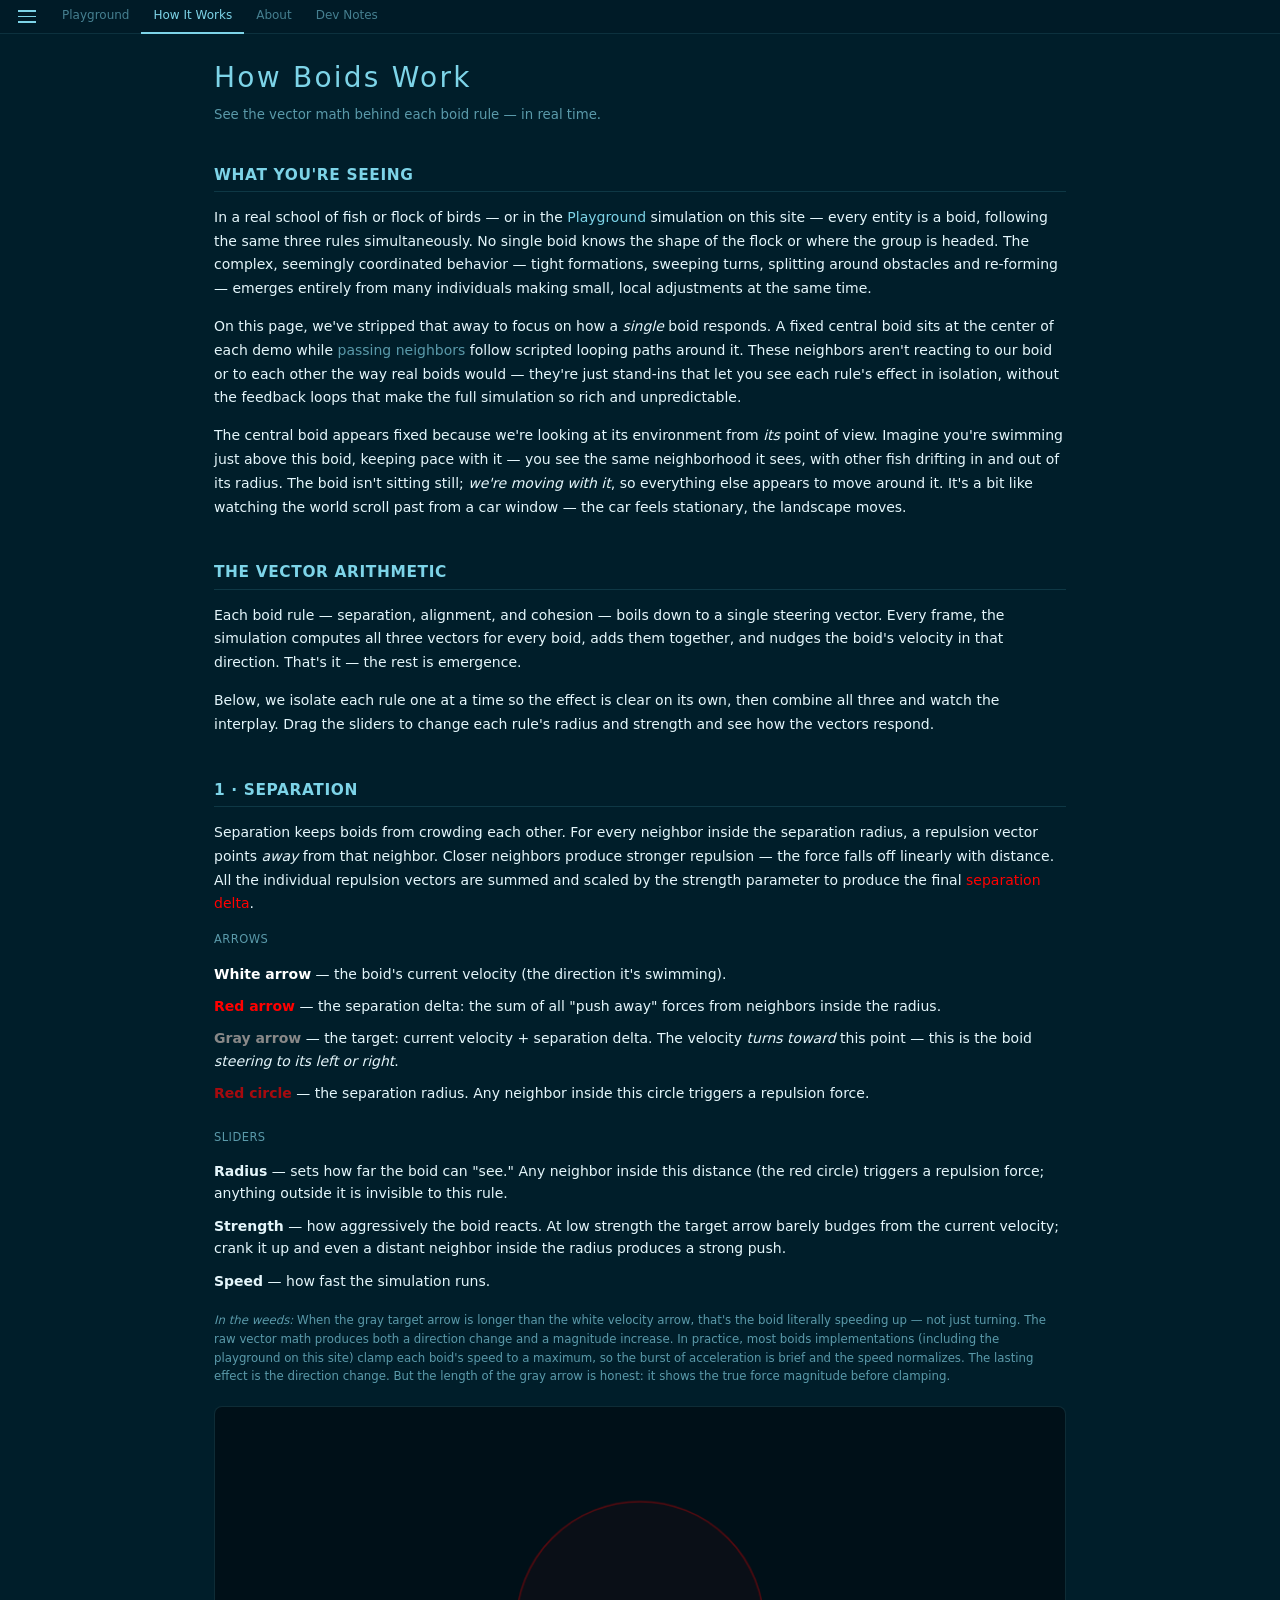
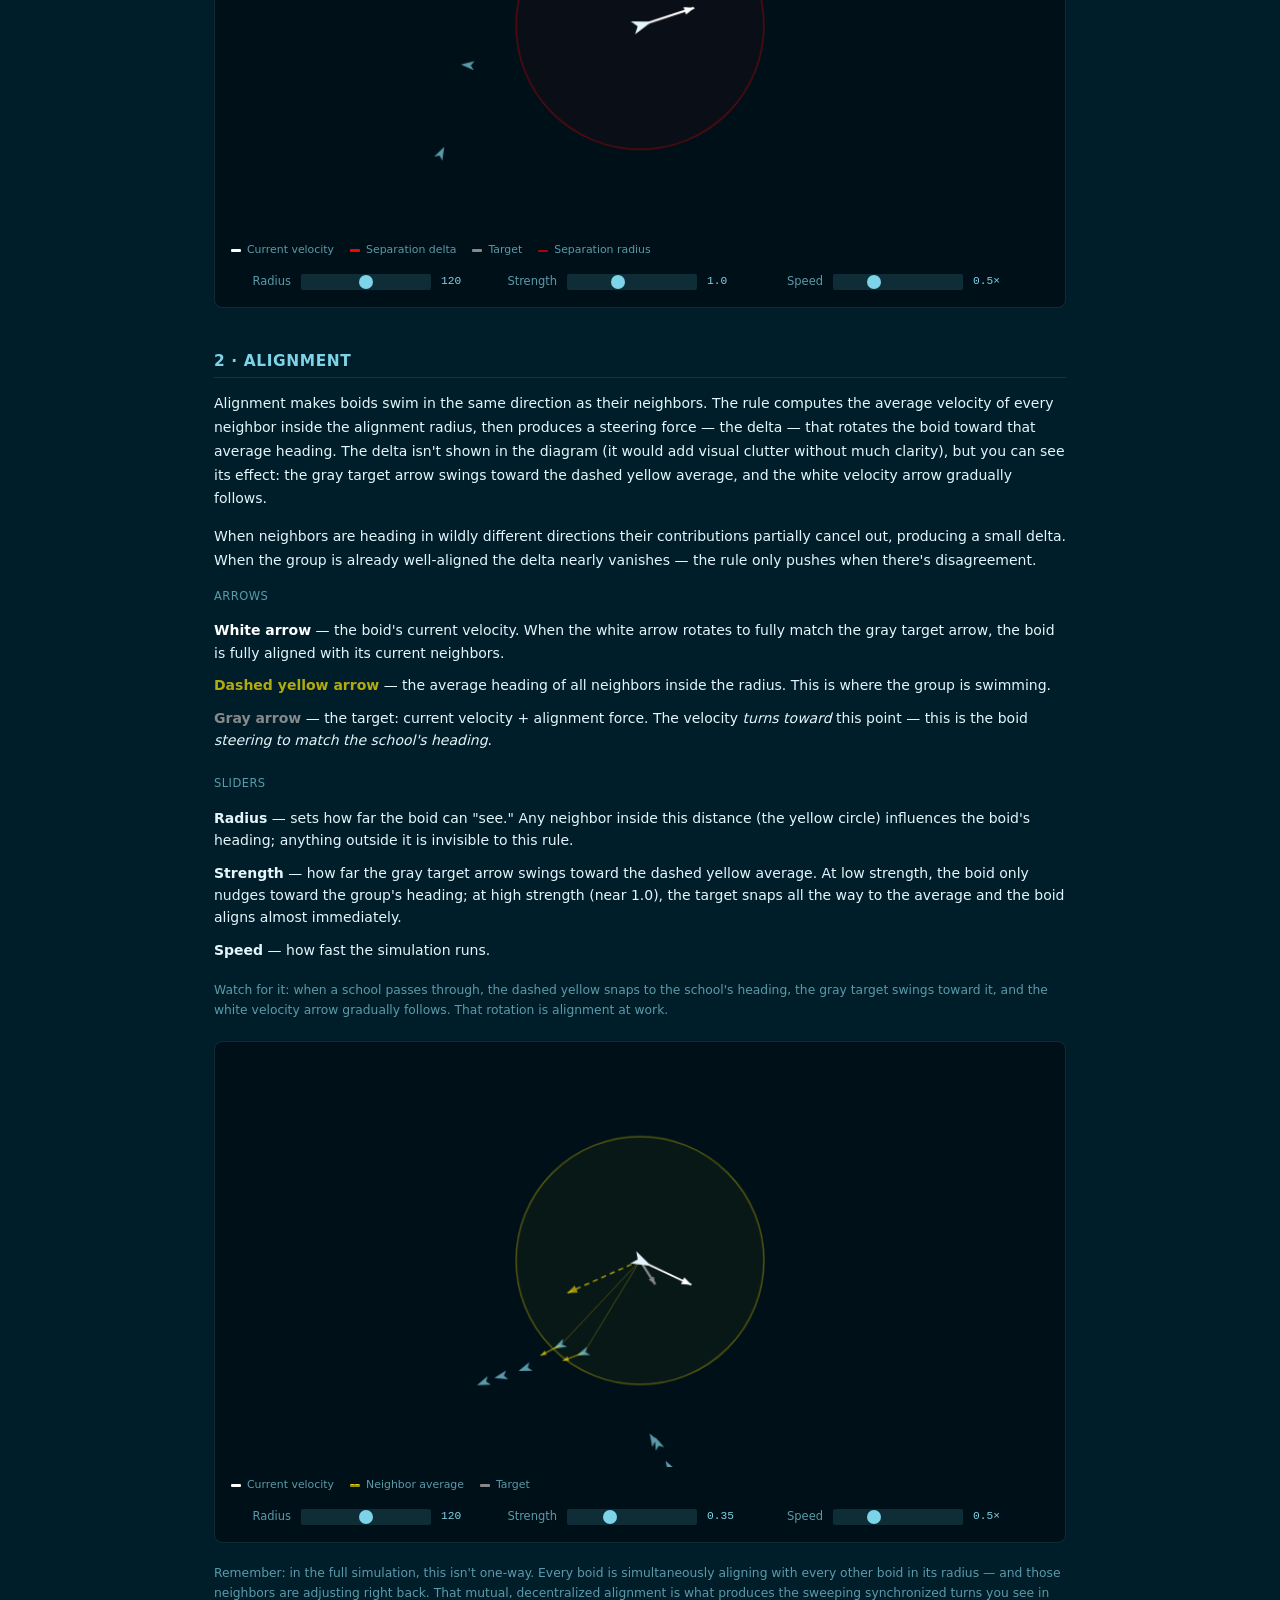
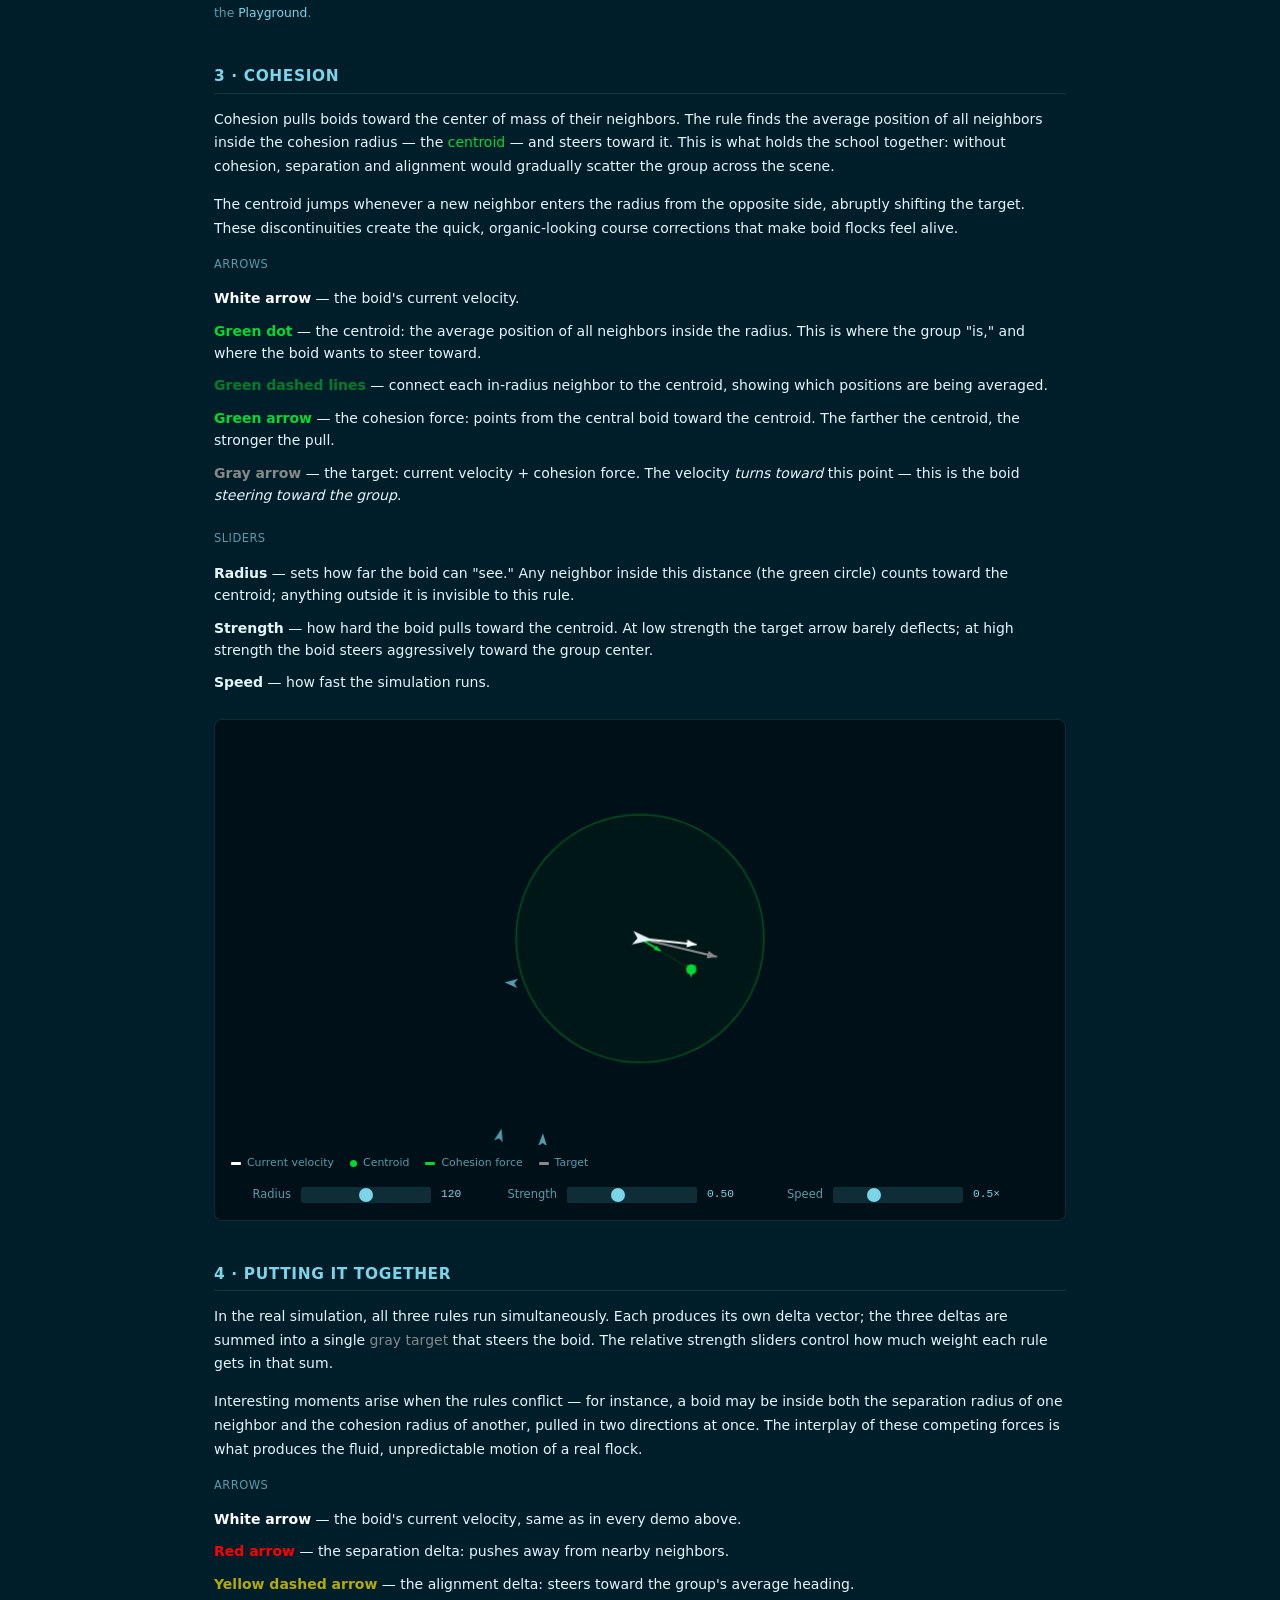
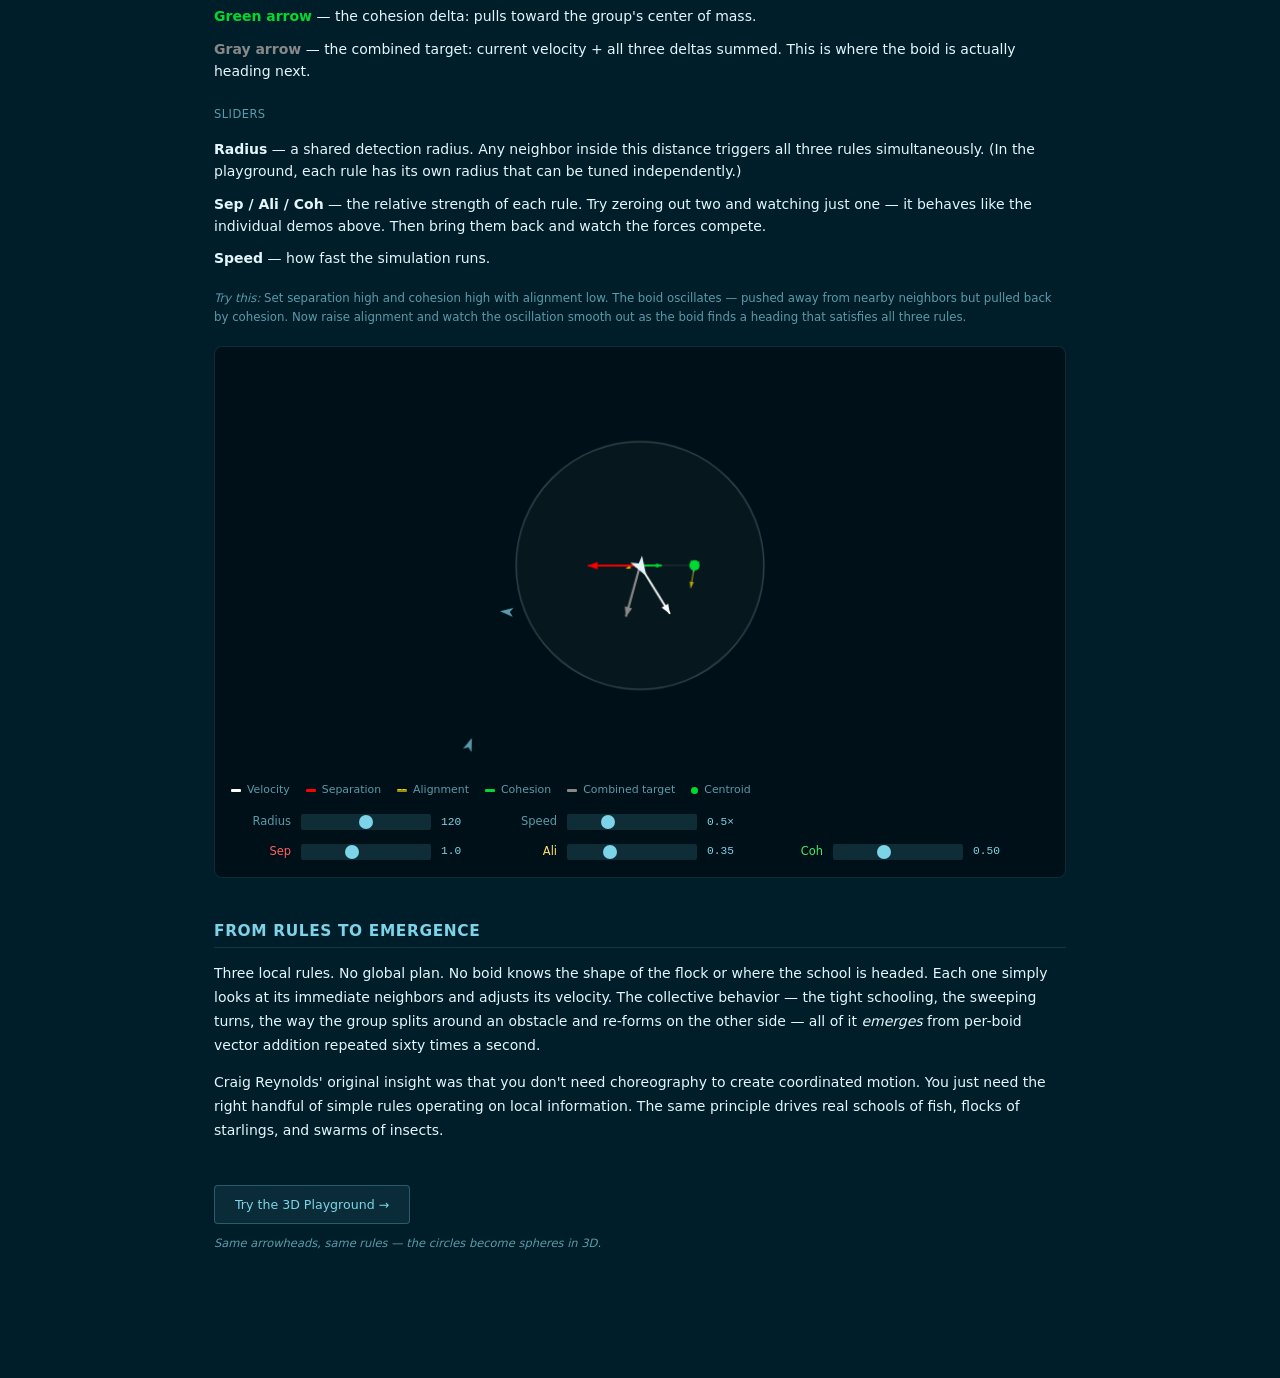
==== commit 57501536: "Restructure explain page intro; add contact link and about page updates Add "What You're Seeing" fra" ====
--- a/boids-explain.html
+++ b/boids-explain.html
@@ -190,38 +190,52 @@
     <p>See the vector math behind each boid rule — in real time.</p>
   </div>
 
+  <!-- ── Framing ────────────────────────────────────────────────────────── -->
+  <section>
+    <h2>What You're Seeing</h2>
+    <p>
+      In a real school of fish or flock of birds — or in the
+      <a href="/playground.html">Playground</a> simulation on this site —
+      every entity is a boid, following the same three rules simultaneously.
+      No single boid knows the shape of the flock or where the group is headed.
+      The complex, seemingly coordinated behavior — tight formations, sweeping
+      turns, splitting around obstacles and re-forming — emerges entirely from
+      many individuals making small, local adjustments at the same time.
+    </p>
+    <p>
+      On this page, we've stripped that away to focus on how a
+      <em>single</em> boid responds. A fixed
+      <span style="color:#e4f6fb">central boid</span> sits at the center of
+      each demo while <span style="color:#5a9aaa">passing neighbors</span>
+      follow scripted looping paths around it. These neighbors aren't reacting
+      to our boid or to each other the way real boids would — they're just
+      stand-ins that let you see each rule's effect in isolation, without the
+      feedback loops that make the full simulation so rich and unpredictable.
+    </p>
+    <p>
+      The central boid appears fixed because we're looking at its environment
+      from <em>its</em> point of view. Imagine you're swimming just above this
+      boid, keeping pace with it — you see the same neighborhood it sees, with
+      other fish drifting in and out of its radius. The boid isn't sitting
+      still; <em>we're moving with it</em>, so everything else appears to move
+      around it. It's a bit like watching the world scroll past from a car
+      window — the car feels stationary, the landscape moves.
+    </p>
+  </section>
+
   <!-- ── Introduction ────────────────────────────────────────────────────── -->
   <section>
     <h2>The Vector Arithmetic</h2>
     <p>
-      Each boid rule — separation, alignment, and cohesion — boils down to a single
-      steering vector. Every frame, the simulation computes all three vectors for every
-      boid, adds them together, and nudges the boid's velocity in that direction.
-      That's it. The rich collective behavior you see in the playground on this site emerges entirely
-      from this per-boid vector addition.
+      Each boid rule — separation, alignment, and cohesion — boils down to a
+      single steering vector. Every frame, the simulation computes all three
+      vectors for every boid, adds them together, and nudges the boid's
+      velocity in that direction. That's it — the rest is emergence.
     </p>
     <p>
-      The demos below isolate each rule so you can watch the vectors form in real time.
-      A fixed <span style="color:#e4f6fb">central boid</span> sits at the center of each
-      canvas while <span style="color:#5a9aaa">passing boids</span> follow looping paths
-      around it. When a neighbor enters the boid's radius for a given rule, the corresponding force vector
-      appears and the central boid's heading deflects. Drag the sliders to change the
-      radius and strength and see how the vectors respond.
-    </p>
-    <p>
-      A note on perspective: the central boid's position stays fixed because we're
-      looking at its environment from <em>its</em> point of view. Imagine you're
-      swimming just above this boid, keeping pace with it — you see the same
-      neighborhood it sees, with other boids drifting in and out of its radius. The
-      boid isn't sitting still; <em>we're moving with it</em>, so everything else
-      appears to move around it. It's a bit like watching the world scroll past from
-      a car window — the car feels stationary, the landscape moves.
-    </p>
-    <p>
-      Below, we'll isolate each rule one at a time so the effect is clear on its
-      own. Then we'll combine all three and watch the interplay. It's only in
-      combination that the emergent, lifelike behavior appears — without any
-      boid knowing the big picture.
+      Below, we isolate each rule one at a time so the effect is clear on its
+      own, then combine all three and watch the interplay. Drag the sliders to
+      change each rule's radius and strength and see how the vectors respond.
     </p>
   </section>
 
@@ -248,9 +262,9 @@
       </li>
       <li style="padding:5px 0; color:var(--color-text); line-height:1.6;">
         <span style="color:#888; font-weight:600;">Gray arrow</span> —
-        the target: current velocity + separation delta. This is what the velocity
-        <em>becomes</em> after the force is applied — this is the boid
-        <em>turning to its left or right</em>.
+        the target: current velocity + separation delta. The velocity
+        <em>turns toward</em> this point — this is the boid
+        <em>steering to its left or right</em>.
       </li>
       <li style="padding:5px 0; color:var(--color-text); line-height:1.6;">
         <span style="color:rgba(255,0,0,0.65); font-weight:600;">Red circle</span> —
@@ -323,9 +337,10 @@
     <p>
       Alignment makes boids swim in the same direction as their neighbors. The rule
       computes the average velocity of every neighbor inside the alignment radius, then
-      steers the boid toward that average heading. The result is a
-      <span style="color:#ffe600">yellow delta vector</span> that gently rotates the
-      boid until it matches the group's direction.
+      produces a steering force — the delta — that rotates the boid toward that average
+      heading. The delta isn't shown in the diagram (it would add visual clutter without
+      much clarity), but you can see its effect: the gray target arrow swings toward the
+      dashed yellow average, and the white velocity arrow gradually follows.
     </p>
     <p>
       When neighbors are heading in wildly different directions their contributions
@@ -349,9 +364,9 @@
       </li>
       <li style="padding:5px 0; color:var(--color-text); line-height:1.6;">
         <span style="color:#888; font-weight:600;">Gray arrow</span> —
-        the target: current velocity + alignment force. This is what the
-        velocity <em>becomes</em> after the force is applied — this is the boid
-        <em>turning to match the school's heading</em>.
+        the target: current velocity + alignment force. The velocity
+        <em>turns toward</em> this point — this is the boid
+        <em>steering to match the school's heading</em>.
       </li>
     </ul>
 
@@ -376,11 +391,9 @@
       </li>
     </ul>
     <p style="color: var(--color-text-dim); font-size: 0.88rem; line-height: 1.65;">
-      The alignment force itself — the "delta" — is the gap between the white
-      arrow and the dashed yellow arrow. Watch for it: when a school passes
-      through, the dashed yellow snaps to the school's heading, the gray arrow
-      swings toward it, and the white arrow gradually follows. That rotation is
-      alignment at work.
+      Watch for it: when a school passes through, the dashed yellow snaps to
+      the school's heading, the gray target swings toward it, and the white
+      velocity arrow gradually follows. That rotation is alignment at work.
     </p>
 
     <div class="demo-container">
@@ -410,18 +423,11 @@
     </div>
 
     <p style="color: var(--color-text-dim); font-size: 0.88rem; line-height: 1.65; margin-top: 16px;">
-      Keep in mind: everything on this page shows a <em>single</em> boid's
-      perspective — one boid reacting to its neighbors. In the full simulation
-      (the playground on this site, for instance), <em>every</em> boid is doing
-      this simultaneously to every <em>other</em> boid. Boid&nbsp;A adjusts its
-      heading based on what it sees around it; boid&nbsp;B does the same —
-      and&nbsp;A is part of B's neighborhood, and vice versa. There's no
-      coordinator, no global plan. The schooling behavior that emerges — the
-      tight formations, the sweeping synchronized turns — is "just" individual
-      boids with radius-limited vision making their own small velocity
-      adjustments each frame. <strong style="color: var(--color-text);">That's the core insight of boids:
-      coordinated collective motion from purely local, individual
-      decisions.</strong>
+      Remember: in the full simulation, this isn't one-way. Every boid is
+      simultaneously aligning with every other boid in its radius — and those
+      neighbors are adjusting right back. That mutual, decentralized alignment
+      is what produces the sweeping synchronized turns you see in the
+      <a href="/playground.html">Playground</a>.
     </p>
   </section>
 
@@ -464,9 +470,9 @@
       </li>
       <li style="padding:5px 0; color:var(--color-text); line-height:1.6;">
         <span style="color:#888; font-weight:600;">Gray arrow</span> —
-        the target: current velocity + cohesion force. This is what the velocity
-        <em>becomes</em> after the force is applied — this is the boid
-        <em>turning toward the group</em>.
+        the target: current velocity + cohesion force. The velocity
+        <em>turns toward</em> this point — this is the boid
+        <em>steering toward the group</em>.
       </li>
     </ul>
 
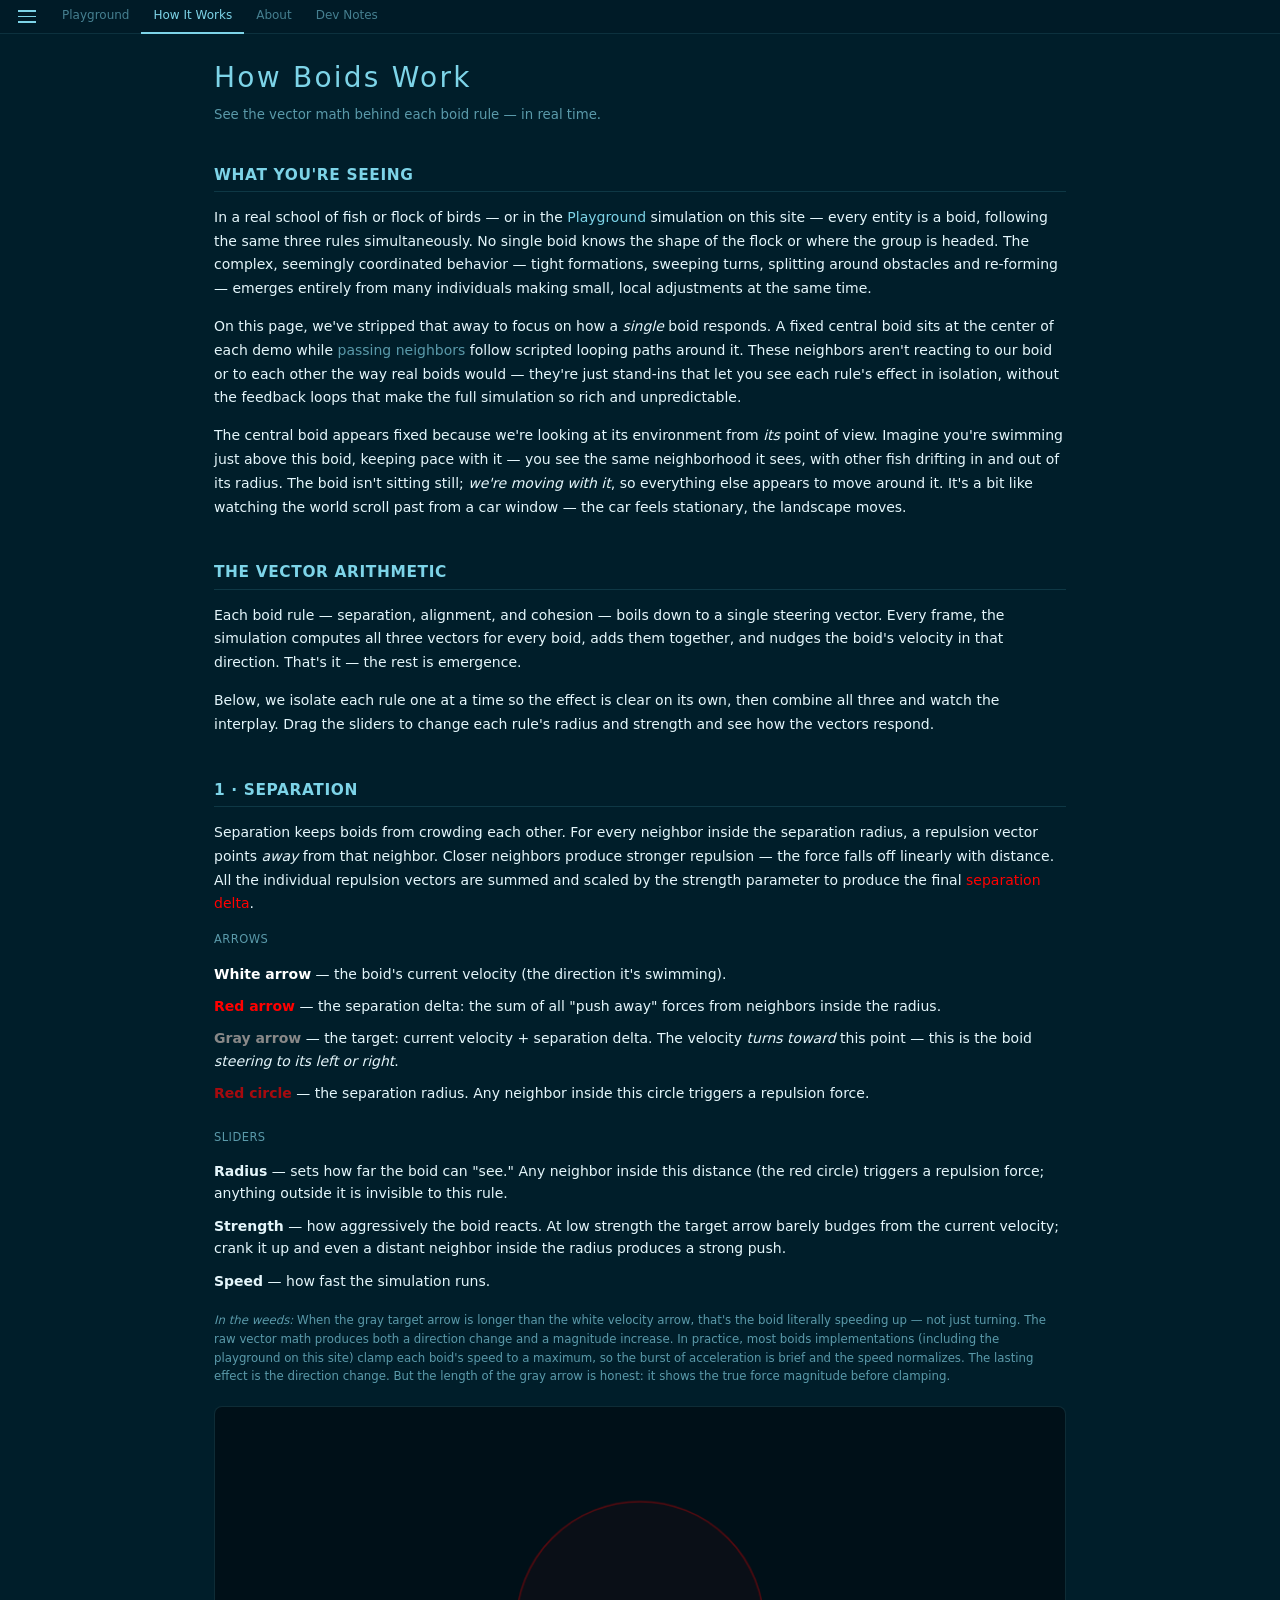
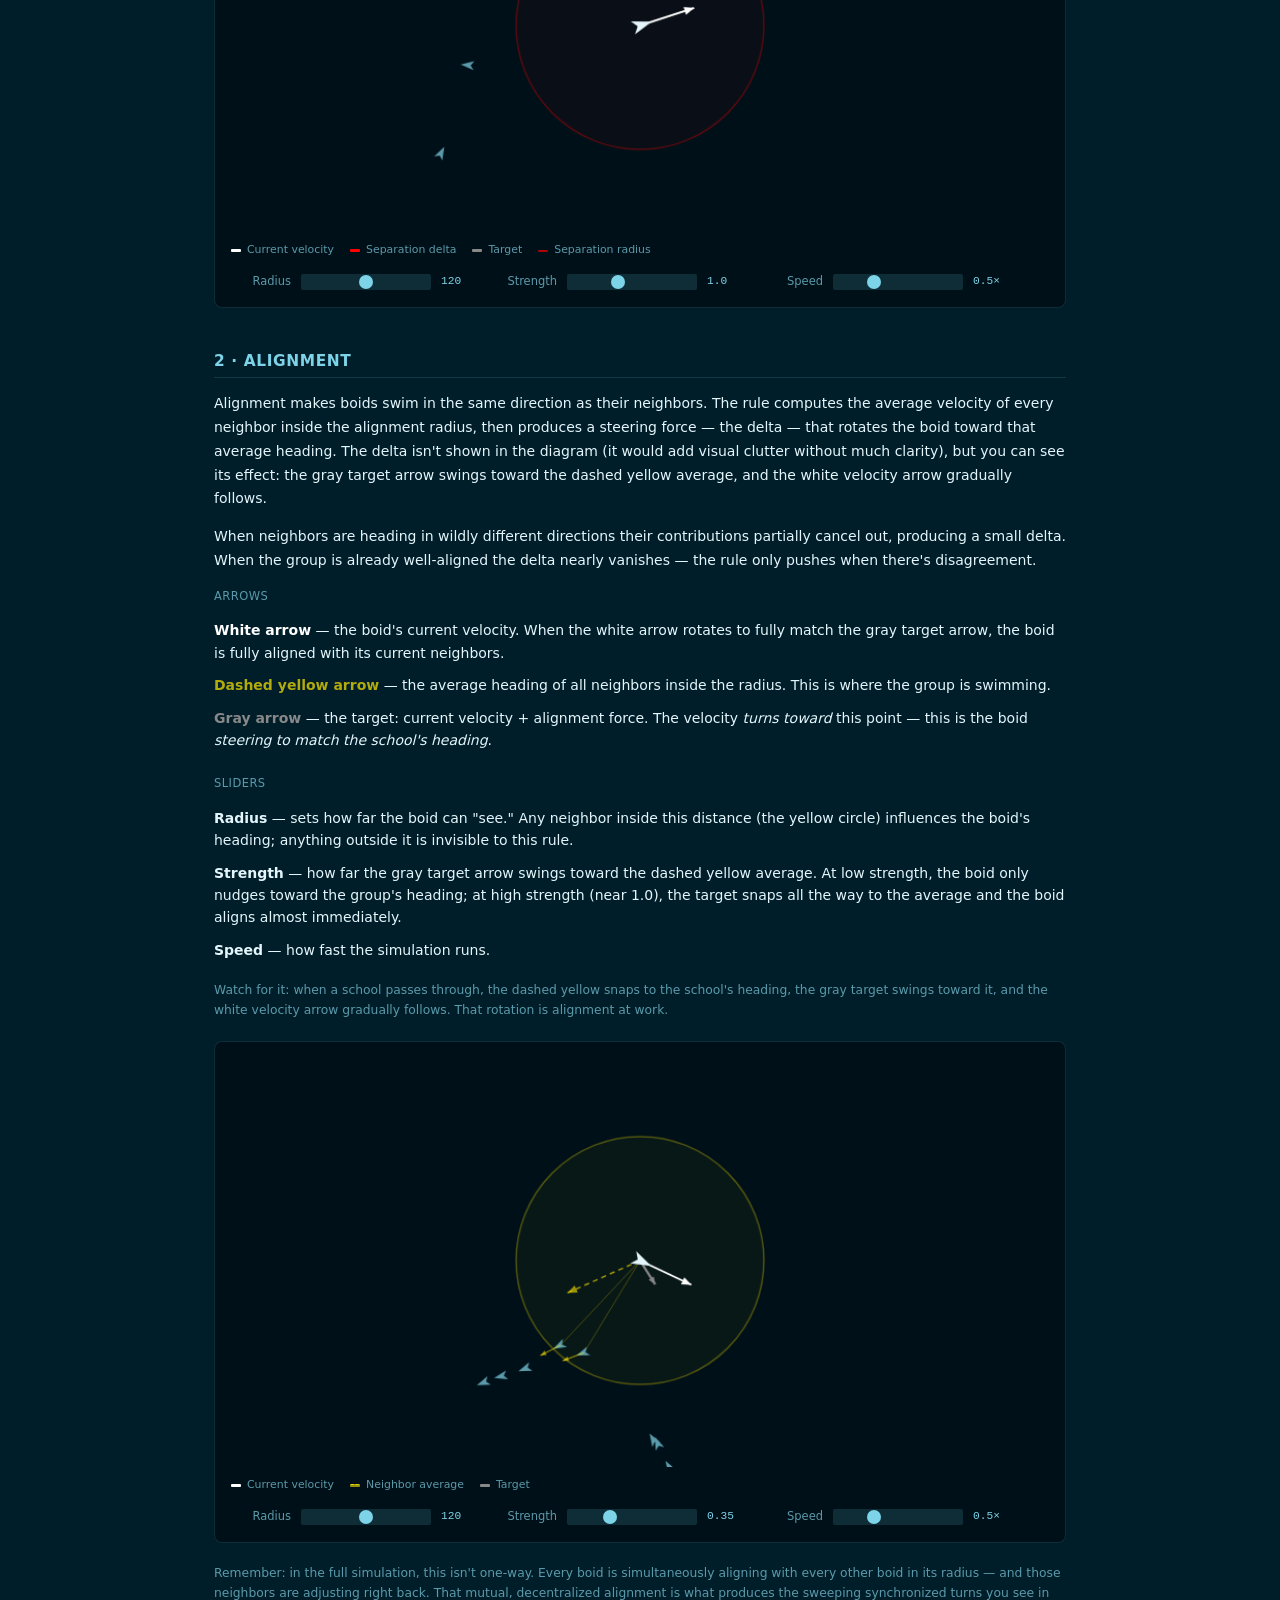
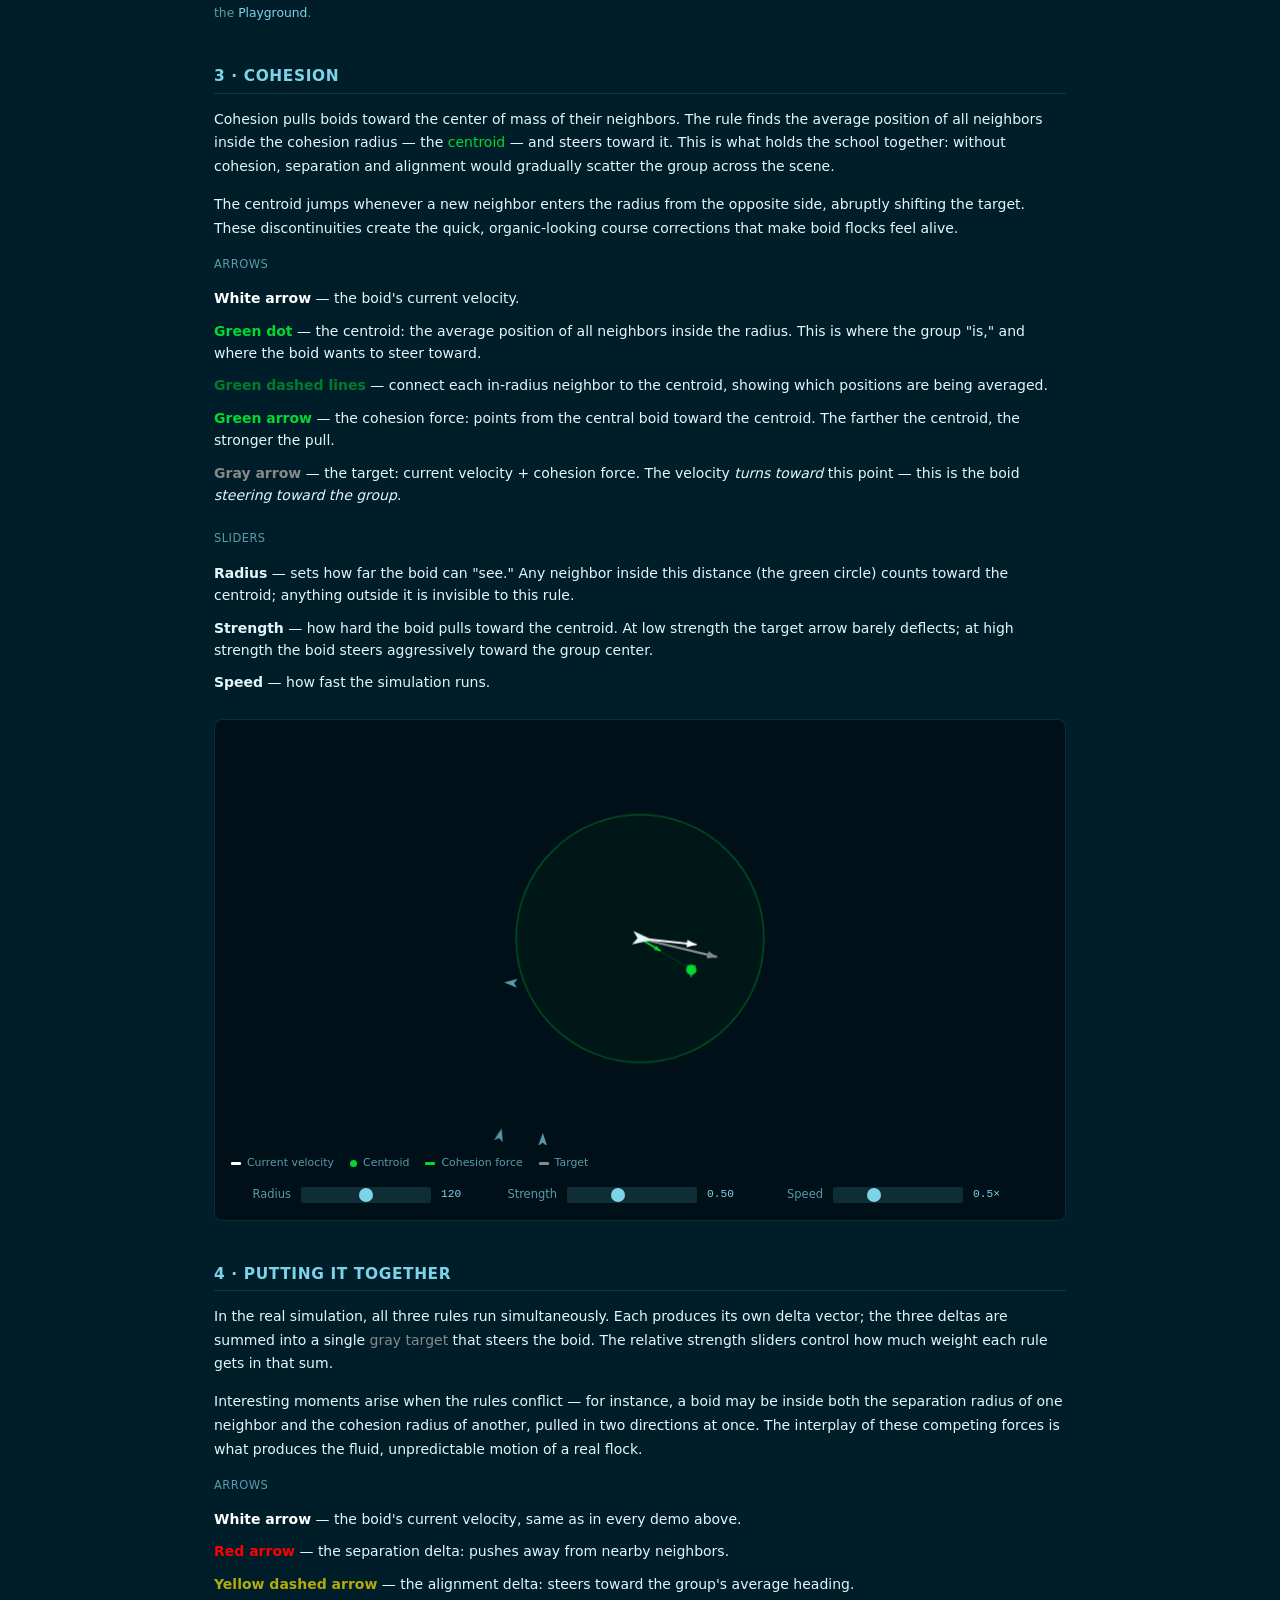
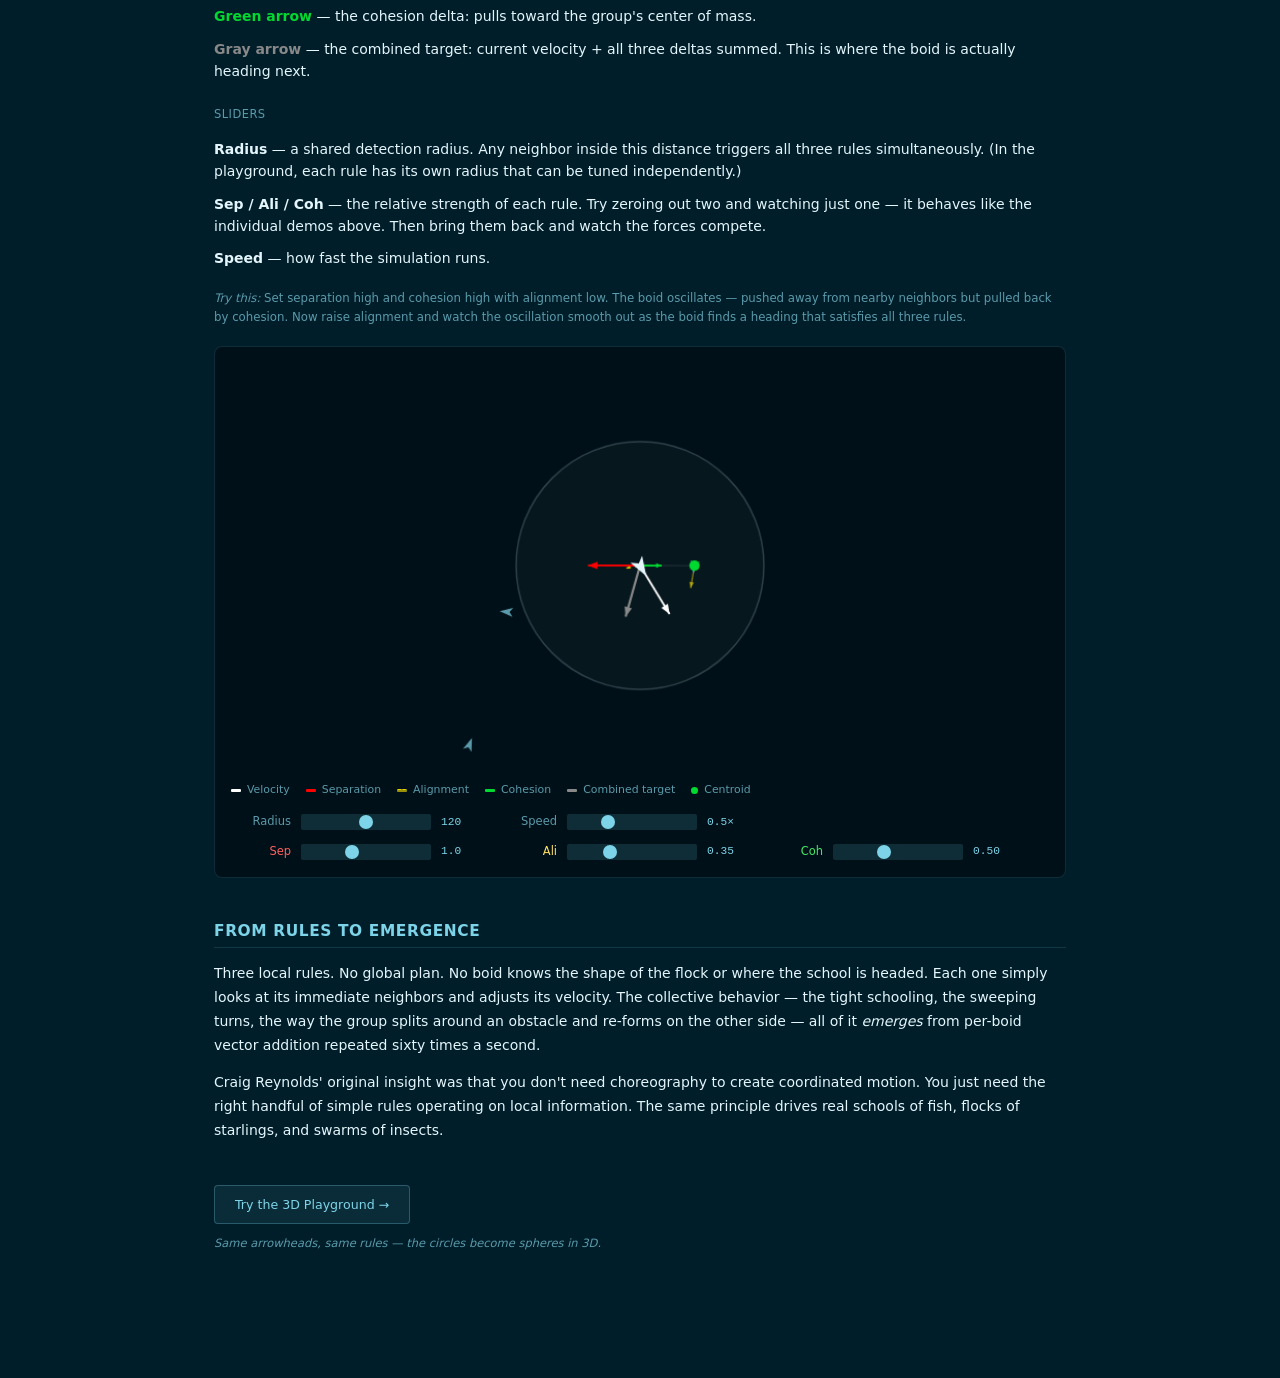
==== commit ef4968b6: "Add save/load presets, min speed slider, fix copy button, update docs - Save as preset: stores curre" ====
--- a/boids-explain.html
+++ b/boids-explain.html
@@ -4,6 +4,11 @@
   <meta charset="UTF-8" />
   <meta name="viewport" content="width=device-width, initial-scale=1.0" />
   <title>How Boids Work — Steve's Site</title>
+  <meta property="og:title" content="How Boids Work" />
+  <meta property="og:description" content="A visual explainer of the three rules behind flocking behavior — separation, alignment, and cohesion — with interactive animated demos." />
+  <meta property="og:url" content="https://stevessite.com/boids-explain.html" />
+  <meta property="og:image" content="https://stevessite.com/boids_playground_preview.jpg" />
+  <meta property="og:type" content="website" />
   <link rel="stylesheet" href="/theme.css" />
   <style>
     html, body { height: auto; overflow: auto; }
